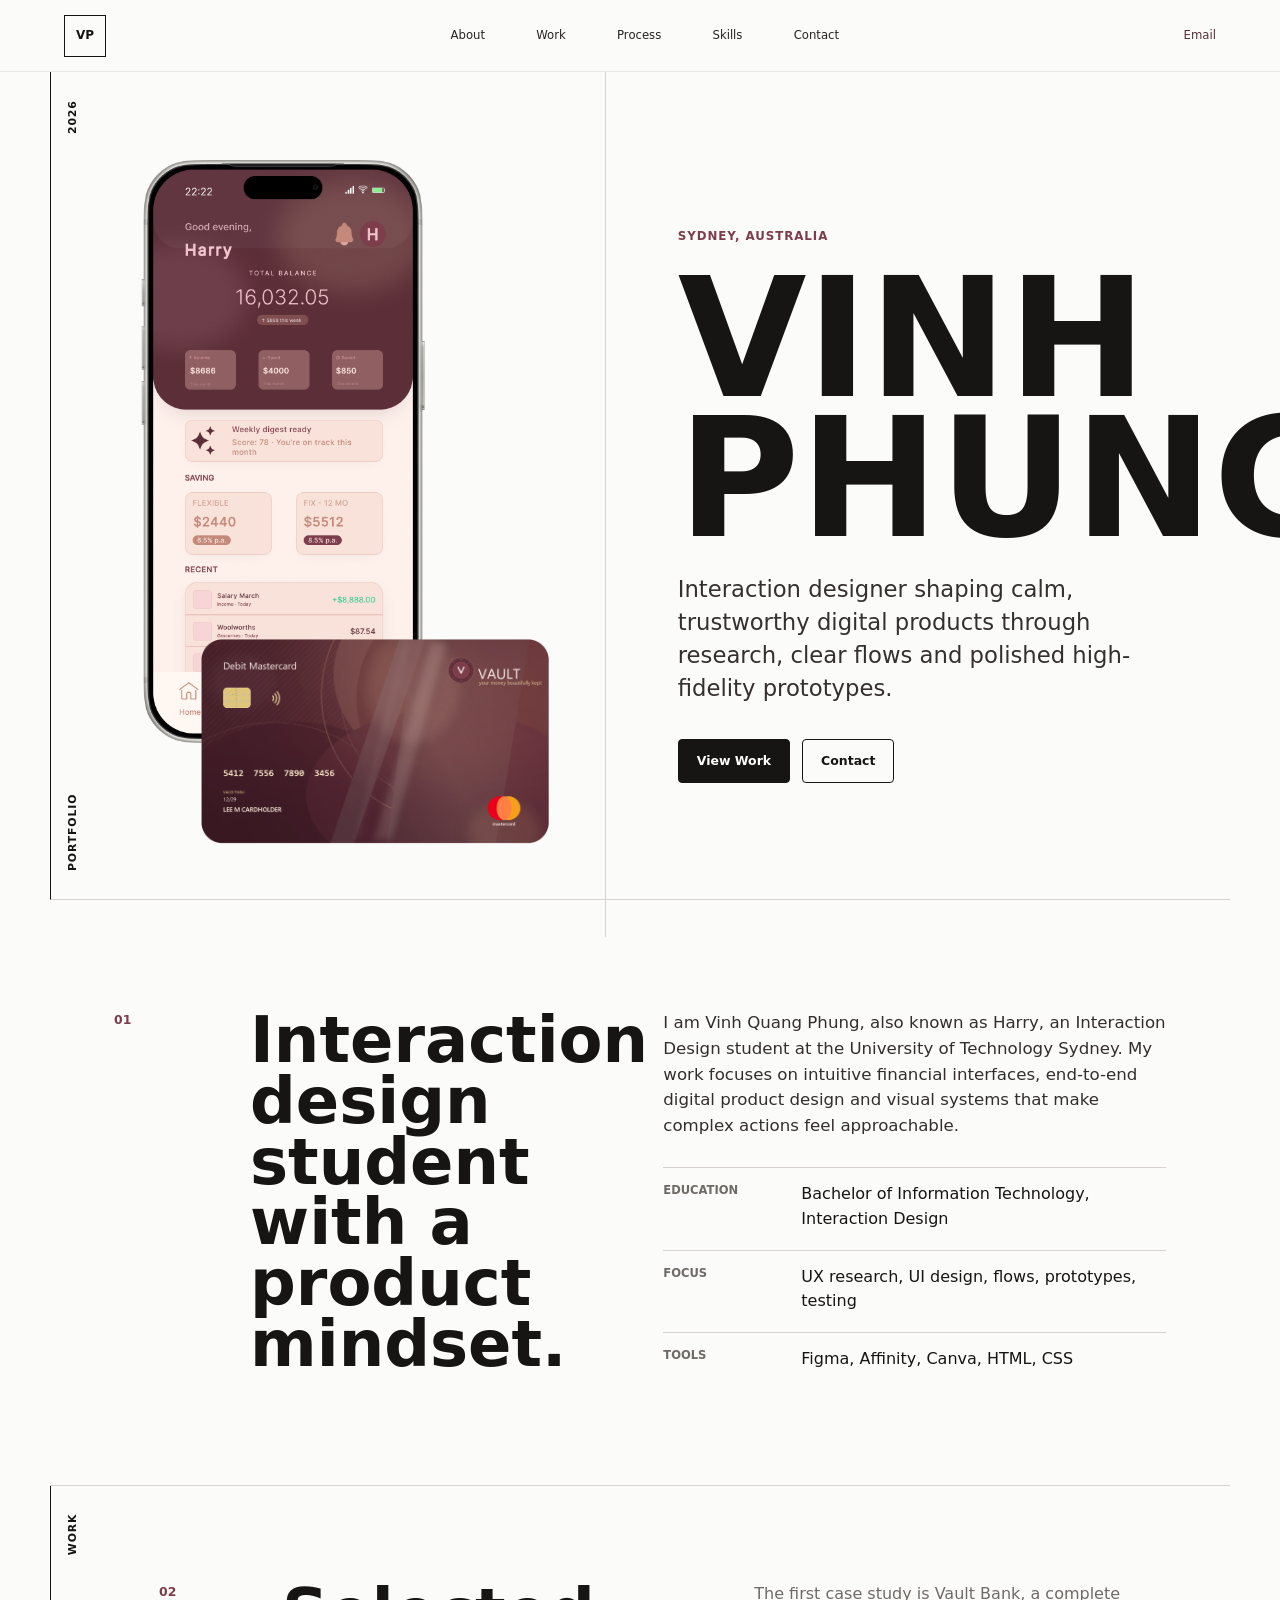
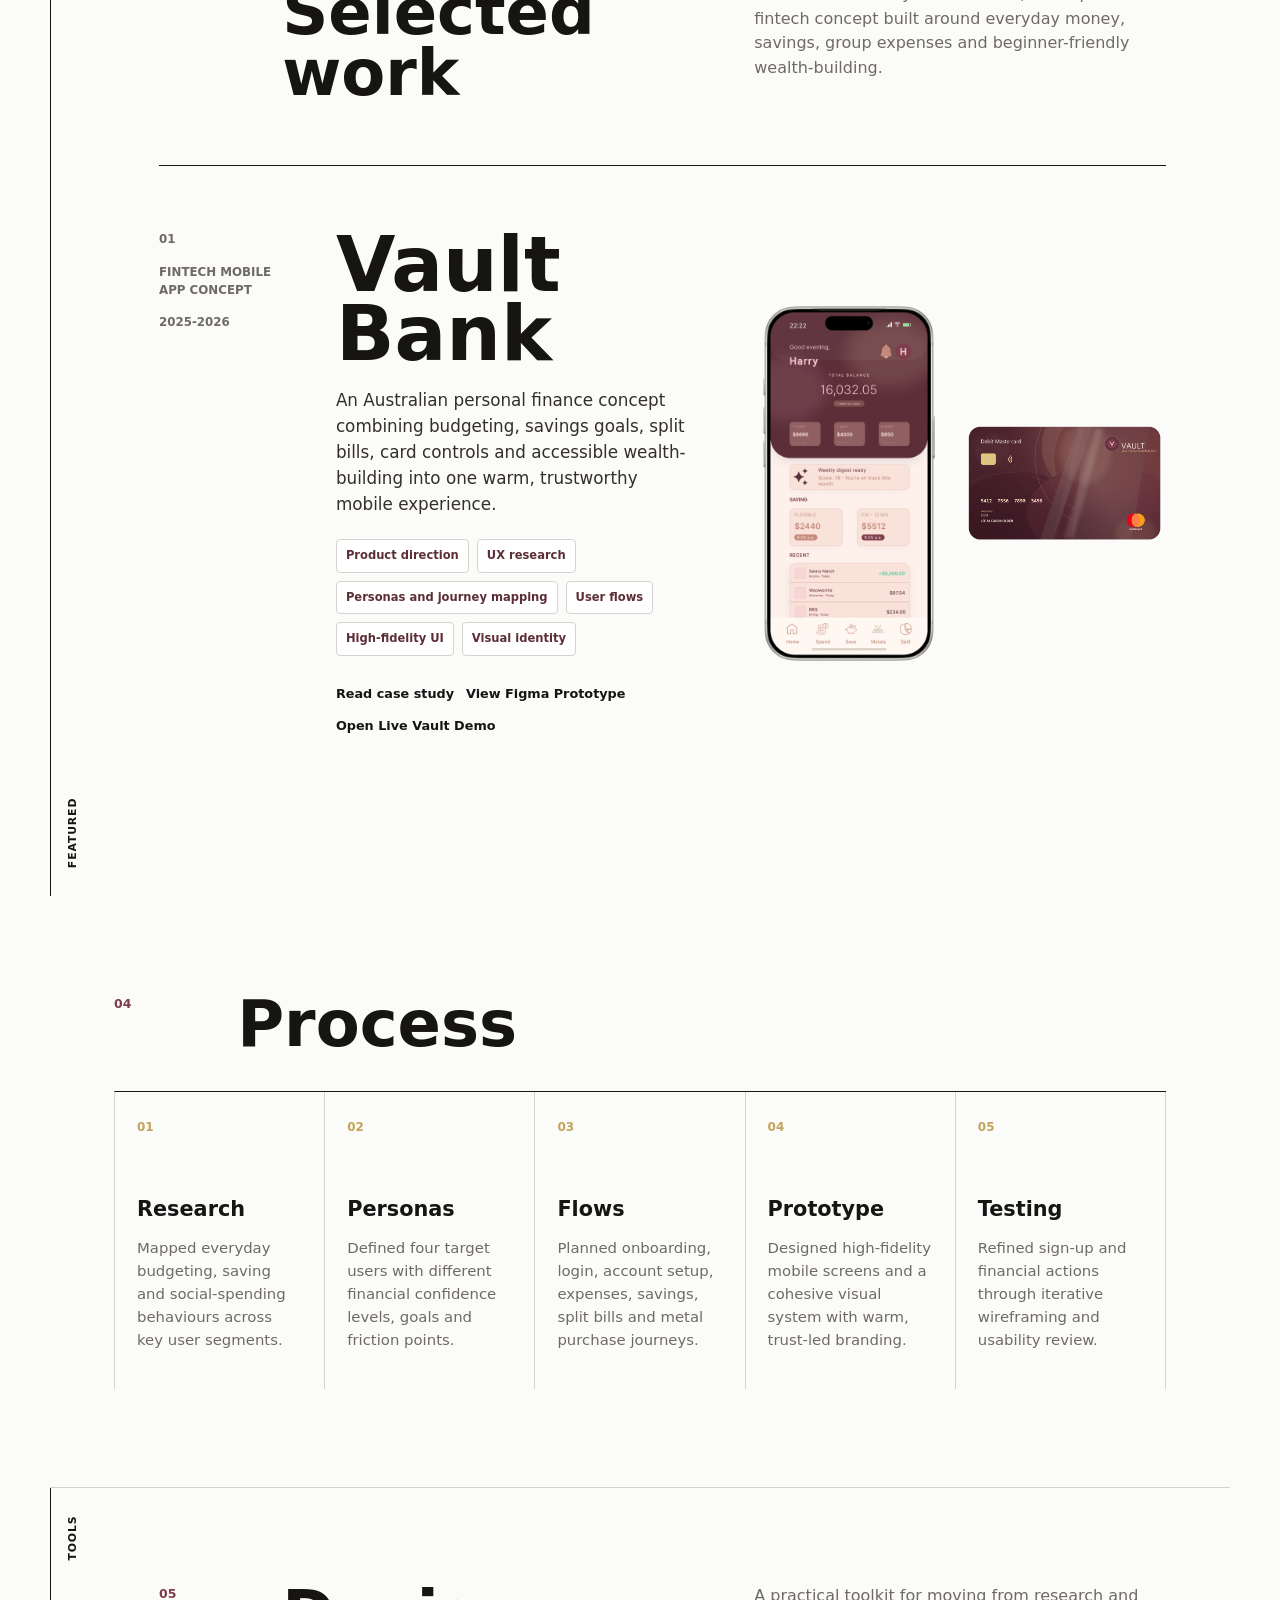
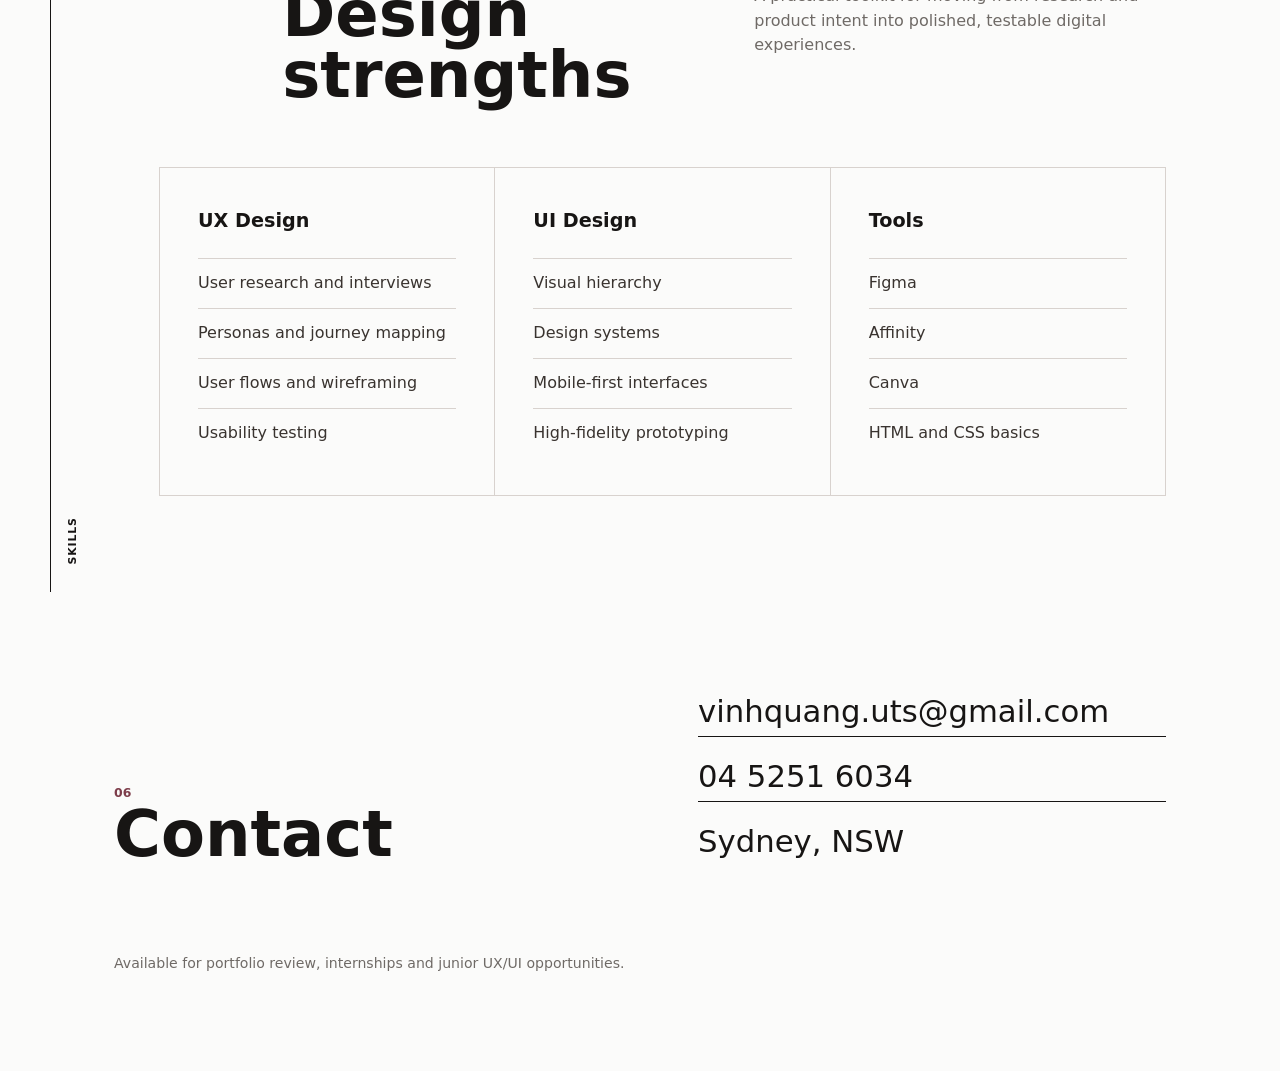
==== index.html @ 631182e8 "update portfolio" ====
<!doctype html>
<html lang="en">
  <head>
    <meta charset="utf-8" />
    <meta name="viewport" content="width=device-width, initial-scale=1" />
    <meta
      name="description"
      content="Portfolio of Vinh Quang Phung, an interaction designer focused on calm, trustworthy digital products and fintech user experiences."
    />
    <title>Vinh Phung | Interaction Design Portfolio</title>
    <link rel="stylesheet" href="styles.css" />
  </head>
  <body>
    <header class="site-header" data-header>
      <a class="brand" href="#top" aria-label="Vinh Phung portfolio home">
        <span>VP</span>
      </a>
      <nav class="nav-links" aria-label="Primary navigation">
        <a href="#about">About</a>
        <a href="work.html">Work</a>
        <a href="#process">Process</a>
        <a href="#skills">Skills</a>
        <a href="#contact">Contact</a>
      </nav>
      <a class="header-contact" href="mailto:vinhquang.uts@gmail.com">Email</a>
    </header>

    <main id="top">
      <section class="hero section-frame" aria-labelledby="hero-title">
        <div class="rail-label" aria-hidden="true">
          <span>Portfolio</span>
          <span>2026</span>
        </div>
        <div class="hero-media">
          <div class="hero-editorial" aria-label="Vault Bank project visual preview">
            <figure class="hero-screen-artifact">
              <img src="assets/Vault Bank Posters/Home Screen.png" alt="Vault Bank home screen" />
            </figure>
            <figure class="hero-card-artifact">
              <img src="assets/vault/vault_card_front.png" alt="Vault Bank premium debit card" />
            </figure>
          </div>
        </div>
        <div class="hero-copy">
          <p class="tiny-label">Sydney, Australia</p>
          <h1 id="hero-title">VINH PHUNG</h1>
          <p class="hero-statement">
            Interaction designer shaping calm, trustworthy digital products through research,
            clear flows and polished high-fidelity prototypes.
          </p>
          <div class="hero-actions">
            <a class="button primary" href="work.html">View Work</a>
            <a class="button quiet" href="#contact">Contact</a>
          </div>
        </div>
      </section>

      <section class="profile-strip" id="about" aria-labelledby="about-title">
        <div class="section-index">01</div>
        <div>
          <h2 id="about-title">Interaction design student with a product mindset.</h2>
        </div>
        <div class="profile-body">
          <p>
            I am Vinh Quang Phung, also known as Harry, an Interaction Design student at the
            University of Technology Sydney. My work focuses on intuitive financial interfaces,
            end-to-end digital product design and visual systems that make complex actions feel
            approachable.
          </p>
          <dl class="profile-facts">
            <div>
              <dt>Education</dt>
              <dd>Bachelor of Information Technology, Interaction Design</dd>
            </div>
            <div>
              <dt>Focus</dt>
              <dd>UX research, UI design, flows, prototypes, testing</dd>
            </div>
            <div>
              <dt>Tools</dt>
              <dd>Figma, Affinity, Canva, HTML, CSS</dd>
            </div>
          </dl>
        </div>
      </section>

      <section class="work-section section-frame" id="work" aria-labelledby="work-title">
        <div class="rail-label" aria-hidden="true">
          <span>Featured</span>
          <span>Work</span>
        </div>
        <div class="section-heading">
          <span class="section-index">02</span>
          <h2 id="work-title">Selected work</h2>
          <p>
            The first case study is Vault Bank, a complete fintech concept built around everyday
            money, savings, group expenses and beginner-friendly wealth-building.
          </p>
        </div>
        <div id="project-list" class="project-list" aria-live="polite"></div>
      </section>

      <section class="process-section" id="process" aria-labelledby="process-title">
        <div class="section-heading compact">
          <span class="section-index">04</span>
          <h2 id="process-title">Process</h2>
        </div>
        <div class="process-line" id="process-list"></div>
      </section>

      <section class="skills-section section-frame" id="skills" aria-labelledby="skills-title">
        <div class="rail-label" aria-hidden="true">
          <span>Skills</span>
          <span>Tools</span>
        </div>
        <div class="section-heading">
          <span class="section-index">05</span>
          <h2 id="skills-title">Design strengths</h2>
          <p>
            A practical toolkit for moving from research and product intent into polished,
            testable digital experiences.
          </p>
        </div>
        <div class="skill-columns">
          <div>
            <h3>UX Design</h3>
            <ul>
              <li>User research and interviews</li>
              <li>Personas and journey mapping</li>
              <li>User flows and wireframing</li>
              <li>Usability testing</li>
            </ul>
          </div>
          <div>
            <h3>UI Design</h3>
            <ul>
              <li>Visual hierarchy</li>
              <li>Design systems</li>
              <li>Mobile-first interfaces</li>
              <li>High-fidelity prototyping</li>
            </ul>
          </div>
          <div>
            <h3>Tools</h3>
            <ul>
              <li>Figma</li>
              <li>Affinity</li>
              <li>Canva</li>
              <li>HTML and CSS basics</li>
            </ul>
          </div>
        </div>
      </section>
    </main>

    <footer class="contact-section" id="contact">
      <div>
        <span class="section-index">06</span>
        <h2>Contact</h2>
      </div>
      <address class="contact-links">
        <a href="mailto:vinhquang.uts@gmail.com">vinhquang.uts@gmail.com</a>
        <a href="tel:+61452516034">04 5251 6034</a>
        <span>Sydney, NSW</span>
      </address>
      <p class="footer-note">Available for portfolio review, internships and junior UX/UI opportunities.</p>
    </footer>

    <script src="data/projects.js"></script>
    <script src="main.js"></script>
  </body>
</html>
---- styles.css ----
:root {
  color-scheme: light;
  --bg: #fbfbfa;
  --paper: #ffffff;
  --ink: #171514;
  --muted: #6f6a66;
  --soft: #ece8e5;
  --line: #d8d2ce;
  --rose: #7d3d4a;
  --rose-deep: #5c2e38;
  --gold: #c4a35a;
  --stone: #a7a09a;
  --max: 1180px;
  --gutter: clamp(20px, 5vw, 64px);
  --header-h: 72px;
  font-family:
    Inter, ui-sans-serif, system-ui, -apple-system, BlinkMacSystemFont, "Segoe UI", sans-serif;
}

* {
  box-sizing: border-box;
}

html {
  scroll-behavior: smooth;
  overflow-x: hidden;
}

body {
  margin: 0;
  background: var(--bg);
  color: var(--ink);
  font-size: 16px;
  line-height: 1.55;
  letter-spacing: 0;
  overflow-x: hidden;
}

body::selection {
  background: rgba(196, 163, 90, 0.28);
}

img {
  display: block;
  max-width: 100%;
}

a {
  color: inherit;
  text-decoration: none;
}

.site-header {
  position: sticky;
  top: 0;
  z-index: 20;
  height: var(--header-h);
  display: grid;
  grid-template-columns: auto 1fr auto;
  align-items: center;
  gap: 28px;
  padding: 0 var(--gutter);
  background: rgba(251, 251, 250, 0.88);
  border-bottom: 1px solid rgba(23, 21, 20, 0.08);
  backdrop-filter: blur(18px);
}

.site-header.is-scrolled {
  box-shadow: 0 10px 30px rgba(23, 21, 20, 0.06);
}

.brand {
  width: 42px;
  height: 42px;
  display: inline-grid;
  place-items: center;
  border: 1px solid var(--ink);
  font-size: 0.75rem;
  font-weight: 750;
}

.nav-links {
  display: flex;
  justify-content: center;
  gap: clamp(18px, 4vw, 54px);
  font-size: 0.73rem;
  color: #272321;
}

.nav-links a,
.header-contact {
  position: relative;
  padding: 8px 0;
}

.nav-links a::after,
.header-contact::after,
.link-row a::after {
  content: "";
  position: absolute;
  left: 0;
  bottom: 2px;
  width: 100%;
  height: 1px;
  background: currentColor;
  transform: scaleX(0);
  transform-origin: right;
  transition: transform 180ms ease;
}

.nav-links a:hover::after,
.header-contact:hover::after,
.link-row a:hover::after {
  transform: scaleX(1);
  transform-origin: left;
}

.header-contact {
  font-size: 0.73rem;
  color: var(--rose-deep);
}

main {
  overflow: clip;
}

.section-frame {
  position: relative;
  max-width: var(--max);
  margin: 0 auto;
  padding-left: 44px;
  border-left: 1px solid var(--ink);
}

.rail-label {
  position: absolute;
  left: 0;
  top: 0;
  bottom: 0;
  width: 44px;
  display: flex;
  align-items: center;
  justify-content: space-between;
  padding: 28px 0;
  writing-mode: vertical-rl;
  transform: rotate(180deg);
  text-transform: uppercase;
  font-size: 0.68rem;
  font-weight: 800;
  letter-spacing: 0.08em;
}

.hero {
  min-height: 720px;
  height: calc(100vh - var(--header-h));
  max-height: 860px;
  display: grid;
  grid-template-columns: minmax(320px, 0.9fr) minmax(420px, 1.1fr);
  align-items: stretch;
  border-bottom: 1px solid var(--line);
}

.hero-media {
  display: flex;
  align-items: center;
  min-width: 0;
  padding: clamp(34px, 7vw, 84px) clamp(22px, 4vw, 46px);
  border-right: 1px solid var(--line);
}

.hero-image-grid {
  width: 100%;
  display: grid;
  grid-template-columns: 1.05fr 0.95fr;
  gap: 12px;
  align-items: stretch;
}

.hero-image-grid img {
  width: 100%;
  height: 100%;
  min-height: 178px;
  object-fit: contain;
  background: var(--paper);
  border: 1px solid var(--line);
  border-radius: 8px;
}

.hero-image-grid img:first-child {
  grid-row: span 2;
  object-fit: contain;
  padding: 16px;
}

.hero-copy {
  align-self: center;
  min-width: 0;
  padding: clamp(44px, 8vw, 96px) clamp(28px, 6vw, 72px);
}

.tiny-label {
  margin: 0 0 24px;
  color: var(--rose);
  font-size: 0.74rem;
  text-transform: uppercase;
  font-weight: 760;
  letter-spacing: 0.08em;
}

h1,
h2,
h3,
p {
  margin-top: 0;
}

h1 {
  margin-bottom: 24px;
  font-size: clamp(4.6rem, 13vw, 11rem);
  line-height: 0.84;
  font-weight: 850;
  letter-spacing: 0;
  max-width: 8ch;
}

.hero-statement {
  max-width: 620px;
  margin-bottom: 34px;
  color: #35302d;
  font-size: clamp(1.08rem, 2vw, 1.42rem);
  line-height: 1.45;
}

.hero-actions,
.case-links,
.link-row {
  display: flex;
  flex-wrap: wrap;
  gap: 12px;
}

.button {
  min-height: 44px;
  display: inline-flex;
  align-items: center;
  justify-content: center;
  padding: 0 18px;
  border-radius: 4px;
  border: 1px solid var(--ink);
  font-size: 0.78rem;
  font-weight: 760;
  transition:
    background 180ms ease,
    color 180ms ease,
    border-color 180ms ease,
    transform 180ms ease;
}

.button:hover {
  transform: translateY(-1px);
}

.button.primary {
  background: var(--ink);
  color: #fff;
}

.button.quiet {
  background: transparent;
  color: var(--ink);
}

.profile-strip {
  max-width: var(--max);
  margin: 0 auto;
  padding: clamp(54px, 9vw, 110px) var(--gutter);
  display: grid;
  grid-template-columns: 72px minmax(220px, 0.82fr) minmax(320px, 1.18fr);
  gap: clamp(24px, 5vw, 70px);
  border-bottom: 1px solid var(--line);
}

.section-index {
  color: var(--rose);
  font-size: 0.78rem;
  font-weight: 820;
}

.profile-strip h2,
.section-heading h2,
.case-header h2,
.contact-section h2 {
  margin-bottom: 0;
  font-size: clamp(2rem, 5vw, 4.7rem);
  line-height: 0.95;
  font-weight: 820;
  letter-spacing: 0;
}

.profile-body p {
  color: #332e2b;
  font-size: clamp(1rem, 1.3vw, 1.16rem);
}

.profile-facts {
  display: grid;
  gap: 18px;
  margin: 28px 0 0;
}

.profile-facts div {
  display: grid;
  grid-template-columns: 120px 1fr;
  gap: 18px;
  padding-top: 14px;
  border-top: 1px solid var(--line);
}

dt {
  color: var(--muted);
  font-size: 0.72rem;
  text-transform: uppercase;
  font-weight: 780;
}

dd {
  margin: 0;
}

.work-section,
.skills-section {
  padding-top: clamp(52px, 8vw, 96px);
  padding-bottom: clamp(52px, 8vw, 96px);
}

.section-heading {
  display: grid;
  grid-template-columns: 72px minmax(240px, 0.92fr) minmax(280px, 0.9fr);
  gap: clamp(24px, 4vw, 54px);
  align-items: start;
  padding: 0 var(--gutter) clamp(34px, 5vw, 62px);
}

.section-heading p,
.case-header p {
  max-width: 520px;
  color: var(--muted);
}

.project-list {
  padding: 0 var(--gutter);
}

.project-feature {
  display: grid;
  grid-template-columns: minmax(112px, 0.28fr) minmax(280px, 0.9fr) minmax(320px, 1fr);
  gap: clamp(24px, 5vw, 64px);
  align-items: center;
  padding: clamp(30px, 5vw, 64px) 0;
  border-top: 1px solid var(--ink);
}

.project-meta {
  display: grid;
  gap: 14px;
  align-self: start;
  color: var(--muted);
  font-size: 0.74rem;
  text-transform: uppercase;
  font-weight: 760;
}

.project-copy h3 {
  margin-bottom: 18px;
  font-size: clamp(2.4rem, 6vw, 6.6rem);
  line-height: 0.9;
  font-weight: 850;
}

.project-copy p {
  color: #342f2c;
  font-size: 1.05rem;
}

.tag-row {
  display: flex;
  flex-wrap: wrap;
  gap: 8px;
  margin: 22px 0 28px;
}

.tag-row span {
  border: 1px solid var(--line);
  border-radius: 4px;
  padding: 7px 9px;
  color: var(--rose-deep);
  background: var(--paper);
  font-size: 0.72rem;
  font-weight: 700;
}

.link-row a {
  position: relative;
  color: var(--ink);
  font-size: 0.8rem;
  font-weight: 800;
}

.project-visuals {
  display: grid;
  grid-template-columns: minmax(140px, 0.46fr) minmax(180px, 0.54fr);
  gap: clamp(14px, 3vw, 28px);
  align-items: center;
}

.project-visuals figure {
  margin: 0;
}

.project-visuals img {
  width: 100%;
  background: transparent;
  border: 0;
  border-radius: 0;
  box-shadow: none;
}

.screen-shot {
  max-height: 420px;
  object-fit: contain;
}

.card-shot {
  object-fit: contain;
}

.case-study {
  max-width: var(--max);
  margin: 0 auto;
  padding: clamp(58px, 8vw, 104px) var(--gutter);
  border-top: 1px solid var(--line);
  border-bottom: 1px solid var(--line);
}

.case-header {
  display: grid;
  grid-template-columns: 72px minmax(260px, 1fr) minmax(280px, 0.8fr);
  gap: clamp(22px, 4vw, 50px);
  margin-bottom: clamp(34px, 6vw, 68px);
}

.case-hero {
  display: grid;
  grid-template-columns: minmax(320px, 1fr) minmax(300px, 0.72fr);
  gap: clamp(24px, 5vw, 60px);
  align-items: center;
}

.case-visual {
  background: var(--paper);
  border: 1px solid var(--line);
  border-radius: 8px;
  padding: clamp(16px, 3vw, 32px);
}

.case-summary {
  border-top: 1px solid var(--ink);
  border-bottom: 1px solid var(--line);
  padding: 28px 0 32px;
}

.case-summary h3 {
  margin-bottom: 16px;
  color: var(--rose-deep);
  font-size: clamp(1.8rem, 3.8vw, 3.2rem);
  line-height: 1;
}

.case-summary p {
  color: #342f2c;
}

.artifact-row {
  display: grid;
  grid-template-columns: repeat(3, 1fr);
  gap: 18px;
  margin-top: clamp(34px, 6vw, 76px);
}

figure {
  margin: 0;
}

.artifact-row figure {
  display: grid;
  gap: 12px;
}

.artifact-row img {
  width: 100%;
  aspect-ratio: 4 / 3;
  object-fit: contain;
  background: var(--paper);
  border: 1px solid var(--line);
  border-radius: 8px;
  padding: 16px;
}

figcaption {
  color: var(--muted);
  font-size: 0.78rem;
  font-weight: 760;
  text-transform: uppercase;
}

.process-section {
  max-width: var(--max);
  margin: 0 auto;
  padding: clamp(54px, 8vw, 98px) var(--gutter);
  border-bottom: 1px solid var(--line);
}

.section-heading.compact {
  padding: 0 0 36px;
  grid-template-columns: 72px 1fr;
}

.process-line {
  display: grid;
  grid-template-columns: repeat(5, 1fr);
  border-top: 1px solid var(--ink);
  border-left: 1px solid var(--line);
}

.process-step {
  min-height: 248px;
  padding: 22px;
  border-right: 1px solid var(--line);
}

.process-step span {
  color: var(--gold);
  font-size: 0.75rem;
  font-weight: 820;
}

.process-step h3 {
  margin: 54px 0 12px;
  font-size: 1.3rem;
}

.process-step p {
  color: var(--muted);
  font-size: 0.93rem;
}

.skill-columns {
  display: grid;
  grid-template-columns: repeat(3, 1fr);
  gap: 1px;
  margin: 0 var(--gutter);
  background: var(--line);
  border: 1px solid var(--line);
}

.skill-columns > div {
  background: var(--bg);
  padding: clamp(22px, 4vw, 38px);
}

.skill-columns h3 {
  margin-bottom: 22px;
  font-size: 1.2rem;
}

.skill-columns ul {
  margin: 0;
  padding: 0;
  list-style: none;
}

.skill-columns li {
  padding: 12px 0;
  border-top: 1px solid var(--line);
  color: #39332f;
}

.contact-section {
  max-width: var(--max);
  margin: 0 auto;
  min-height: 360px;
  padding: clamp(54px, 8vw, 96px) var(--gutter);
  display: grid;
  grid-template-columns: minmax(280px, 1fr) minmax(280px, 0.9fr);
  gap: clamp(28px, 5vw, 74px);
  align-items: end;
}

.contact-links {
  display: grid;
  gap: 16px;
  font-style: normal;
  font-size: clamp(1.15rem, 2.4vw, 2rem);
}

.contact-links a {
  border-bottom: 1px solid var(--ink);
}

.footer-note {
  grid-column: 1 / -1;
  margin: 24px 0 0;
  color: var(--muted);
  font-size: 0.88rem;
}

.work-hero {
  min-height: 560px;
  display: grid;
  align-items: end;
  border-bottom: 1px solid var(--line);
}

.work-hero-copy {
  max-width: 860px;
  padding: clamp(54px, 9vw, 120px) var(--gutter);
}

.back-link {
  display: inline-flex;
  margin-bottom: 28px;
  color: var(--rose-deep);
  font-size: 0.78rem;
  font-weight: 800;
  text-transform: uppercase;
}

.work-overview {
  max-width: var(--max);
  margin: 0 auto;
  padding: clamp(54px, 8vw, 104px) 0;
}

.project-feature.compact-card {
  border-top: 1px solid var(--ink);
  border-bottom: 1px solid var(--line);
}

.case-detail-hero {
  display: grid;
  grid-template-columns: minmax(420px, 1fr) minmax(360px, 0.82fr);
  gap: clamp(28px, 5vw, 70px);
  align-items: center;
  min-height: 760px;
  border-bottom: 1px solid var(--line);
}

.case-detail-copy {
  min-width: 0;
  padding: clamp(54px, 8vw, 104px) 0 clamp(54px, 8vw, 104px) var(--gutter);
}

.case-detail-visual {
  min-width: 0;
  padding: clamp(40px, 6vw, 78px) var(--gutter) clamp(40px, 6vw, 78px) 0;
}

/* Phone mockup widget (ported from Vault website) */
.case-phone-stage {
  position: relative;
  min-height: 600px;
  display: flex;
  align-items: center;
  justify-content: center;
}

.case-phone {
  position: relative;
  z-index: 2;
  width: min(340px, 100%);
  min-height: 692px;
  margin-inline: auto;
  padding: 14px;
  border: 7px solid #141214;
  border-radius: 52px;
  background: #fbfbfa;
  box-shadow: 0 18px 64px rgba(37, 18, 22, 0.18), inset 0 0 0 2px rgba(255,255,255,.48);
  overflow: hidden;
}

.case-phone-notch {
  position: absolute;
  top: 18px;
  left: 50%;
  width: 96px;
  height: 28px;
  transform: translateX(-50%);
  border-radius: 999px;
  background: #050405;
  z-index: 3;
}

.case-phone-hero {
  margin: -14px -14px 0;
  padding: 40px 28px 24px;
  min-height: 280px;
  border-radius: 0 0 36px 36px;
  background: radial-gradient(circle at 82% 8%, rgba(232,201,160,0.16), transparent 10rem),
              linear-gradient(135deg, #5c2e38, #3d1c24);
  color: #fae2da;
}

.case-phone-status {
  display: flex;
  justify-content: space-between;
  font-size: 0.68rem;
  opacity: 0.7;
  margin-bottom: 12px;
  letter-spacing: 0.04em;
}

.case-phone-brand {
  margin-bottom: 18px;
}

.case-phone-coin {
  height: 36px;
  width: auto;
  object-fit: contain;
}

.case-phone-hero p {
  margin: 0 0 2px;
  font-size: 0.82rem;
  opacity: 0.75;
}

.case-phone-hero h3 {
  margin: 0 0 20px;
  font-size: 1.7rem;
  font-weight: 800;
  color: #fae2da;
  letter-spacing: -0.02em;
}

.case-phone-micro {
  display: block;
  font-size: 0.58rem;
  font-weight: 700;
  text-transform: uppercase;
  letter-spacing: 0.12em;
  opacity: 0.6;
  margin-bottom: 4px;
}

.case-phone-balance {
  display: block;
  font-size: 2.3rem;
  font-weight: 400;
  letter-spacing: 0.02em;
  margin-bottom: 16px;
  color: #fae2da;
}

.case-phone-stats {
  display: grid;
  grid-template-columns: repeat(3, 1fr);
  gap: 8px;
}

.case-phone-stats span {
  padding: 10px;
  border-radius: 8px;
  background: rgba(255,247,241,0.18);
  font-size: 0.65rem;
  color: #fae2da;
}

.case-phone-stats b {
  display: block;
  font-size: 0.82rem;
  margin-bottom: 2px;
}

.case-phone-body {
  padding: 16px 10px 0;
}

.case-phone-digest {
  padding: 12px 14px;
  background: #f5ede9;
  border-radius: 10px;
  margin-bottom: 10px;
}

.case-phone-digest b {
  display: block;
  font-size: 0.75rem;
  color: #3d1c24;
  margin-bottom: 3px;
}

.case-phone-digest span {
  font-size: 0.65rem;
  color: #9c6270;
}

.case-phone-mini {
  display: grid;
  grid-template-columns: 1fr 1fr;
  gap: 8px;
  margin-bottom: 10px;
}

.case-phone-mini span {
  padding: 10px;
  border-radius: 8px;
  background: #f5ede9;
  font-size: 0.65rem;
  color: #5c2e38;
}

.case-phone-mini b {
  display: block;
  font-size: 0.8rem;
  margin-bottom: 2px;
  color: #3d1c24;
}

.case-phone-txns {
  padding: 8px 12px;
  background: #f5ede9;
  border-radius: 10px;
  display: flex;
  flex-direction: column;
  gap: 6px;
}

.case-phone-txns span {
  display: flex;
  justify-content: space-between;
  font-size: 0.65rem;
  color: #5c2e38;
  padding: 4px 0;
  border-bottom: 1px solid rgba(92,46,56,0.1);
}

.case-phone-txns span:last-child {
  border-bottom: none;
}

.case-phone-txns b {
  color: #3d1c24;
}

.case-floating-card {
  position: absolute;
  right: -10px;
  bottom: 70px;
  z-index: 3;
  width: min(280px, 74%);
  filter: drop-shadow(0 20px 36px rgba(61,28,36,0.28));
  transform: rotate(-6deg);
  transition: transform 260ms ease, filter 260ms ease;
}

.case-phone-stage:hover .case-floating-card {
  transform: rotate(-3deg) translateY(-8px);
  filter: drop-shadow(0 28px 48px rgba(61,28,36,0.34));
}

.case-detail-visual img,
.prototype-section img {
  width: 100%;
  background: transparent;
  border: 0;
  border-radius: 0;
  padding: 0;
  box-shadow: none;
}

.case-artifact-pair {
  display: grid;
  grid-template-columns: minmax(160px, 0.42fr) minmax(220px, 0.58fr);
  gap: clamp(18px, 4vw, 42px);
  align-items: center;
}

.case-artifact-pair figure {
  margin: 0;
  display: grid;
  gap: 12px;
}

.case-screen-artifact {
  max-width: 340px;
}

.case-card-artifact {
  max-width: 520px;
}

.case-story {
  max-width: var(--max);
  margin: 0 auto;
  display: grid;
  grid-template-columns: minmax(260px, 0.45fr) minmax(420px, 1fr);
  gap: clamp(34px, 6vw, 90px);
  padding: clamp(56px, 8vw, 104px) var(--gutter);
  border-bottom: 1px solid var(--line);
}

.case-facts {
  display: grid;
  align-content: start;
  gap: 1px;
  background: var(--line);
  border: 1px solid var(--line);
}

.case-facts div {
  background: var(--bg);
  padding: 22px;
}

.case-facts span,
.story-row span {
  display: block;
  margin-bottom: 12px;
  color: var(--rose);
  font-size: 0.72rem;
  font-weight: 820;
  text-transform: uppercase;
}

.case-facts p {
  margin: 0;
  color: #352f2c;
}

.story-stack {
  border-top: 1px solid var(--ink);
}

.story-row {
  display: grid;
  grid-template-columns: minmax(110px, 0.32fr) 1fr;
  gap: clamp(20px, 4vw, 54px);
  padding: clamp(28px, 5vw, 52px) 0;
  border-bottom: 1px solid var(--line);
}

.story-row h2 {
  margin-bottom: 14px;
  font-size: clamp(1.7rem, 3.4vw, 3.2rem);
  line-height: 1;
}

.story-row p {
  grid-column: 2;
  color: var(--muted);
}

.gallery-section {
  max-width: var(--max);
  margin: 0 auto;
  padding: clamp(54px, 8vw, 104px) 0;
  border-bottom: 1px solid var(--line);
}

.case-gallery {
  display: grid;
  grid-template-columns: repeat(2, 1fr);
  gap: 18px;
  padding: 0 var(--gutter);
}

.case-gallery figure {
  display: grid;
  gap: 12px;
}

.case-gallery img {
  width: 100%;
  aspect-ratio: 4 / 3;
  object-fit: contain;
  background: transparent;
  border: 0;
  border-radius: 0;
  padding: 0;
  box-shadow: none;
}

.supplemental-gallery {
  margin-top: clamp(18px, 3vw, 32px);
}

.prototype-section,
.outcome-section {
  max-width: var(--max);
  margin: 0 auto;
  padding: clamp(54px, 8vw, 104px) var(--gutter);
  border-bottom: 1px solid var(--line);
}

.prototype-section {
  display: grid;
  grid-template-columns: minmax(320px, 0.82fr) minmax(320px, 1fr);
  gap: clamp(30px, 5vw, 70px);
  align-items: center;
}

.prototype-section h2,
.outcome-section h2 {
  margin-bottom: 18px;
  font-size: clamp(2rem, 5vw, 4.4rem);
  line-height: 0.96;
}

.prototype-section p {
  color: var(--muted);
}

.outcome-section ul {
  display: grid;
  grid-template-columns: repeat(2, 1fr);
  gap: 1px;
  margin: 28px 0 0;
  padding: 0;
  list-style: none;
  background: var(--line);
  border: 1px solid var(--line);
}

.outcome-section li {
  background: var(--bg);
  padding: clamp(18px, 3vw, 28px);
  color: #352f2c;
}

/* ── Personas section ──────────────────────────────── */
.personas-section {
  max-width: var(--max);
  margin: 0 auto;
  padding: clamp(54px, 8vw, 104px) 0;
  border-bottom: 1px solid var(--line);
}

.personas-grid {
  display: grid;
  grid-template-columns: repeat(4, 1fr);
  gap: 1px;
  margin: 0 var(--gutter);
  background: var(--line);
  border: 1px solid var(--line);
}

.persona-card {
  background: var(--bg);
  padding: clamp(20px, 3vw, 32px);
}

.persona-header {
  display: flex;
  gap: 14px;
  align-items: flex-start;
  margin-bottom: 18px;
}

.persona-avatar {
  flex-shrink: 0;
  width: 44px;
  height: 44px;
  display: grid;
  place-items: center;
  border-radius: 50%;
  background: var(--rose);
  color: #fff;
  font-weight: 800;
  font-size: 1rem;
}

.persona-card h3 {
  margin: 0 0 4px;
  font-size: 1.1rem;
  line-height: 1.1;
}

.persona-role {
  margin: 0;
  font-size: 0.72rem;
  color: var(--muted);
  text-transform: uppercase;
  font-weight: 700;
  letter-spacing: 0.04em;
}

.persona-quote {
  margin: 0 0 18px;
  padding: 14px 18px;
  border-left: 3px solid var(--rose);
  background: var(--paper);
  font-style: italic;
  font-size: 0.9rem;
  color: #352f2c;
  border-radius: 0 6px 6px 0;
}

.persona-stat {
  margin-bottom: 18px;
}

.stat-label {
  display: block;
  font-size: 0.72rem;
  font-weight: 800;
  text-transform: uppercase;
  color: var(--rose-deep);
  margin-bottom: 8px;
  letter-spacing: 0.06em;
}

.stat-note {
  display: block;
  font-size: 0.68rem;
  color: var(--muted);
  margin-top: 6px;
}

.stat-bar-track {
  height: 4px;
  background: var(--line);
  border-radius: 2px;
  overflow: hidden;
}

.stat-bar-fill {
  height: 100%;
  background: var(--rose);
  border-radius: 2px;
  transition: width 600ms cubic-bezier(0.22, 1, 0.36, 1);
}

.persona-goal {
  font-size: 0.82rem;
  color: #352f2c;
  margin-bottom: 14px;
}

.persona-vault {
  font-size: 0.82rem;
  color: var(--rose-deep);
  padding: 12px 16px;
  border-left: 3px solid var(--gold);
  background: var(--soft);
  border-radius: 0 6px 6px 0;
  margin: 0;
}

.persona-board {
  margin: clamp(32px, 5vw, 60px) var(--gutter) 0;
}

.persona-board img {
  width: 100%;
  border: 0;
  border-radius: 0;
  background: transparent;
  box-shadow: none;
  display: block;
}

.persona-board figcaption {
  margin-top: 14px;
}

/* ── Features section ──────────────────────────────── */
.features-section {
  max-width: var(--max);
  margin: 0 auto;
  padding: clamp(54px, 8vw, 104px) 0;
  border-bottom: 1px solid var(--line);
}

.features-strip {
  display: grid;
  grid-template-columns: repeat(5, 1fr);
  gap: 1px;
  margin: 0 var(--gutter);
  background: var(--line);
  border: 1px solid var(--line);
}

.feature-tile {
  background: var(--bg);
  padding: 0;
  margin: 0;
}

.feature-img-wrap {
  aspect-ratio: 4 / 3;
  background: transparent;
  overflow: hidden;
  display: flex;
  align-items: center;
  justify-content: center;
}

.feature-img-wrap img {
  width: 100%;
  height: 100%;
  object-fit: contain;
  padding: 16px;
}

.feature-tile figcaption {
  padding: 16px;
  display: grid;
  gap: 6px;
  text-transform: none;
}

.feature-tile figcaption strong {
  display: block;
  font-size: 0.82rem;
  font-weight: 800;
  color: var(--ink);
  letter-spacing: 0;
}

.feature-tile figcaption span {
  display: block;
  font-size: 0.74rem;
  color: var(--muted);
  line-height: 1.5;
}

/* ── Device frame (real app screenshot) ─────────────── */
.device-frame-stage {
  position: relative;
  display: flex;
  align-items: center;
  justify-content: center;
  min-height: 540px;
}

.device-frame {
  position: relative;
  z-index: 2;
  width: min(280px, 100%);
  border: 6px solid #141214;
  border-radius: 48px;
  overflow: hidden;
  box-shadow: 0 18px 64px rgba(23,21,20,0.18), inset 0 0 0 2px rgba(255,255,255,.12);
}

.device-frame img {
  width: 100%;
  display: block;
  border-radius: 0;
  border: none;
  padding: 0;
  background: none;
}

.device-notch {
  position: absolute;
  top: 10px;
  left: 50%;
  width: 80px;
  height: 22px;
  transform: translateX(-50%);
  border-radius: 999px;
  background: #050405;
  z-index: 3;
}

.device-floating-card {
  position: absolute;
  right: -8px;
  bottom: 64px;
  z-index: 3;
  width: min(260px, 72%);
  filter: drop-shadow(0 20px 36px rgba(61,28,36,0.28));
  transform: rotate(-6deg);
  transition: transform 260ms ease, filter 260ms ease;
}

.device-frame-stage:hover .device-floating-card {
  transform: rotate(-3deg) translateY(-8px);
  filter: drop-shadow(0 28px 48px rgba(61,28,36,0.34));
}

/* ── Hero editorial composition (homepage) ─────────── */
.hero-editorial {
  width: 100%;
  position: relative;
  min-height: 520px;
}

.hero-screen-artifact {
  width: min(340px, 68%);
  margin: 0;
}

.hero-card-artifact {
  width: min(480px, 88%);
  margin: -118px 0 0 auto;
}

.hero-screen-artifact img,
.hero-card-artifact img {
  width: 100%;
  object-fit: contain;
  display: block;
  border: 0;
  border-radius: 0;
  background: transparent;
  padding: 0;
  box-shadow: none;
}

/* ── Brand artifacts section ─────────────────────────── */
.brand-section {
  max-width: var(--max);
  margin: 0 auto;
  padding: clamp(54px, 8vw, 104px) 0;
  border-bottom: 1px solid var(--line);
}

.brand-grid {
  display: grid;
  grid-template-columns: 1.4fr 1fr 1fr;
  gap: 18px;
  margin: 0 var(--gutter);
}

.brand-grid figure {
  display: grid;
  gap: 12px;
}

.brand-grid figure img {
  width: 100%;
  background: transparent;
  border: 0;
  border-radius: 0;
  object-fit: contain;
  padding: 0;
  box-shadow: none;
}

.brand-grid figure:first-child img {
  aspect-ratio: 4/5;
  object-fit: cover;
  padding: 0;
}

.brand-grid figure:not(:first-child) img {
  aspect-ratio: 4/3;
}

/* ── Prototype screens strip ────────────────────────── */
.proto-screens {
  display: grid;
  grid-template-columns: repeat(4, 1fr);
  gap: 14px;
  margin: clamp(28px, 4vw, 48px) var(--gutter) 0;
}

.proto-screens figure {
  display: grid;
  gap: 12px;
}

.proto-screens figure img {
  width: 100%;
  aspect-ratio: 9/16;
  object-fit: cover;
  object-position: top;
  background: transparent;
  border: 0;
  border-radius: 0;
  padding: 0;
  box-shadow: none;
}

/* ── Responsive ─────────────────────────────────────── */
@media (max-width: 980px) {
  .hero {
    grid-template-columns: 1fr;
    grid-template-rows: min-content 1fr;
    height: auto;
    max-height: none;
    min-height: 0;
  }

  .hero-media {
    border-right: none;
    border-bottom: 1px solid var(--line);
    min-height: 340px;
  }

  .hero-copy {
    padding: clamp(38px, 7vw, 72px) clamp(22px, 4vw, 46px);
  }

  .profile-strip {
    grid-template-columns: 72px 1fr;
  }

  .profile-strip > div:last-child {
    grid-column: 2;
  }

  .section-heading {
    grid-template-columns: 72px 1fr;
  }

  .project-feature {
    grid-template-columns: 1fr;
  }

  .project-visuals {
    grid-template-columns: minmax(140px, 0.4fr) minmax(180px, 0.6fr);
  }

  .case-detail-hero {
    grid-template-columns: 1fr;
    min-height: auto;
  }

  .case-detail-copy {
    padding-right: var(--gutter);
  }

  .case-detail-visual {
    padding-left: var(--gutter);
  }

  .case-story {
    grid-template-columns: 1fr;
  }

  .personas-grid {
    grid-template-columns: repeat(2, 1fr);
  }

  .features-strip {
    grid-template-columns: repeat(3, 1fr);
  }

  .brand-grid {
    grid-template-columns: 1fr 1fr;
  }

  .brand-grid figure:first-child {
    grid-column: 1 / -1;
  }

  .brand-grid figure:first-child img {
    aspect-ratio: 16/9;
  }

  .proto-screens {
    grid-template-columns: repeat(2, 1fr);
  }

  .prototype-section {
    grid-template-columns: 1fr;
  }

  .outcome-section ul {
    grid-template-columns: 1fr;
  }

  .contact-section {
    grid-template-columns: 1fr;
  }

  .process-line {
    grid-template-columns: repeat(2, 1fr);
  }

  .device-frame-stage {
    min-height: 460px;
  }

  .case-artifact-pair {
    grid-template-columns: minmax(150px, 0.42fr) minmax(180px, 0.58fr);
  }

  .case-gallery {
    grid-template-columns: 1fr;
  }

  .case-phone-stage {
    min-height: 480px;
  }
}

@media (max-width: 640px) {
  .site-header {
    grid-template-columns: auto 1fr;
    gap: 12px;
    padding: 0 16px;
  }

  .nav-links {
    justify-content: start;
    gap: 12px;
    font-size: 0.68rem;
  }

  .nav-links a:nth-child(3),
  .nav-links a:nth-child(4) {
    display: none;
  }

  .header-contact {
    display: none;
  }

  .section-frame {
    padding-left: 32px;
  }

  .rail-label {
    width: 32px;
    font-size: 0.62rem;
  }

  .section-heading {
    grid-template-columns: 1fr;
    gap: 14px;
  }

  .section-heading p {
    max-width: none;
  }

  .hero-media {
    padding: 30px 20px 34px;
    overflow: hidden;
  }

  .hero-editorial {
    display: grid;
    justify-items: center;
    gap: 24px;
  }

  .hero-screen-artifact {
    width: min(250px, 72vw);
  }

  .hero-card-artifact {
    width: min(280px, 78vw);
  }

  .hero-copy,
  .work-hero-copy,
  .case-detail-copy,
  .project-copy,
  .section-heading,
  .profile-body {
    max-width: 310px;
  }

  .hero-copy,
  .work-hero-copy,
  .case-detail-copy {
    min-width: 0;
  }

  .case-detail-copy {
    padding-right: var(--gutter);
  }

  .case-detail-visual {
    padding: 10px var(--gutter) 48px;
    overflow: hidden;
  }

  .hero-actions,
  .case-links {
    flex-direction: column;
    align-items: stretch;
  }

  .button {
    width: 100%;
  }

  .case-artifact-pair {
    justify-items: center;
  }

  .case-screen-artifact {
    width: min(260px, 74vw);
  }

  .case-card-artifact {
    width: min(280px, 78vw);
  }

  .personas-grid {
    grid-template-columns: 1fr;
  }

  .features-strip {
    grid-template-columns: repeat(2, 1fr);
  }

  .brand-grid {
    grid-template-columns: 1fr;
  }

  .brand-grid figure:first-child img {
    aspect-ratio: 3/2;
  }

  .proto-screens {
    grid-template-columns: repeat(2, 1fr);
  }

  .hero-editorial {
    min-height: 0;
  }

  .hero-screen-artifact {
    width: min(250px, 72vw);
    margin: 0;
  }

  .hero-card-artifact {
    width: min(310px, 82vw);
    margin: 0;
  }

  .project-visuals,
  .case-artifact-pair {
    grid-template-columns: 1fr;
  }

  .process-line {
    grid-template-columns: 1fr;
  }

  .outcome-section ul {
    grid-template-columns: 1fr;
  }

  .skill-columns {
    grid-template-columns: 1fr;
  }

  h1 {
    font-size: clamp(3.4rem, 18vw, 6rem);
  }
}
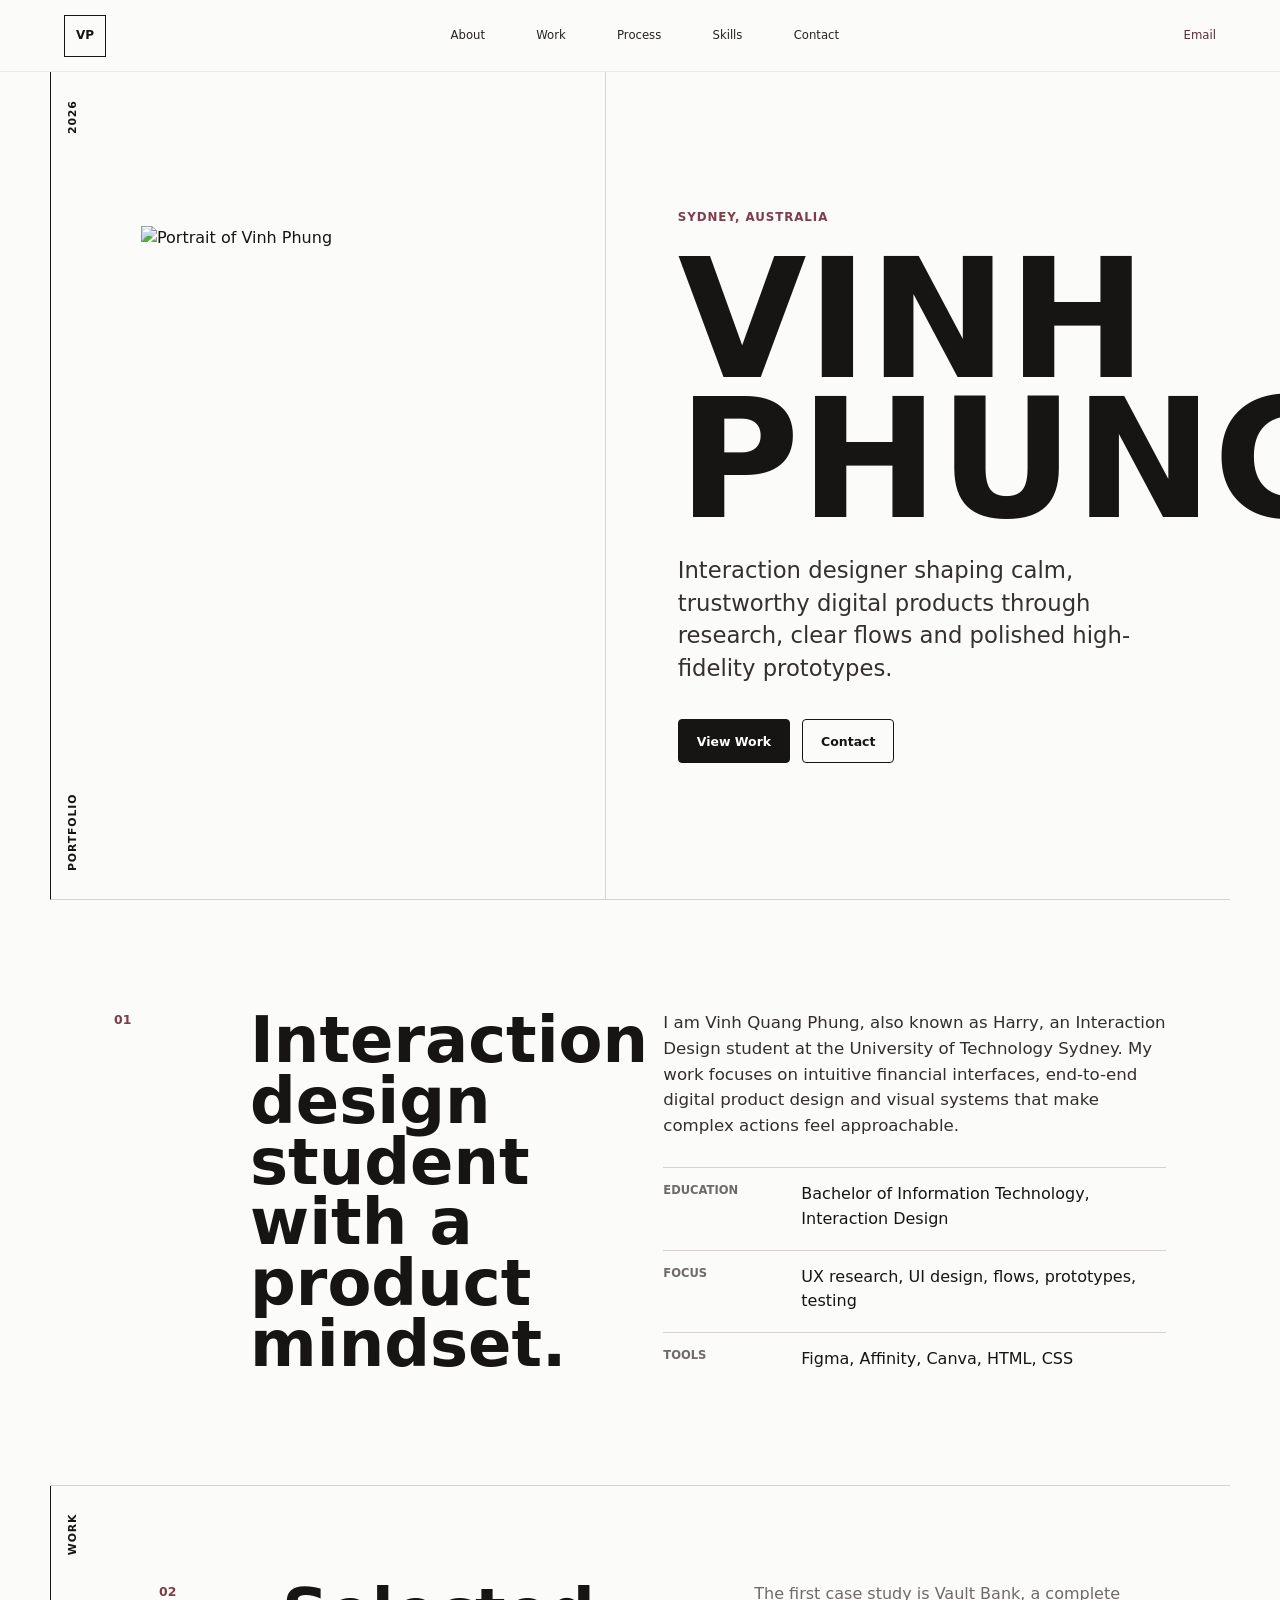
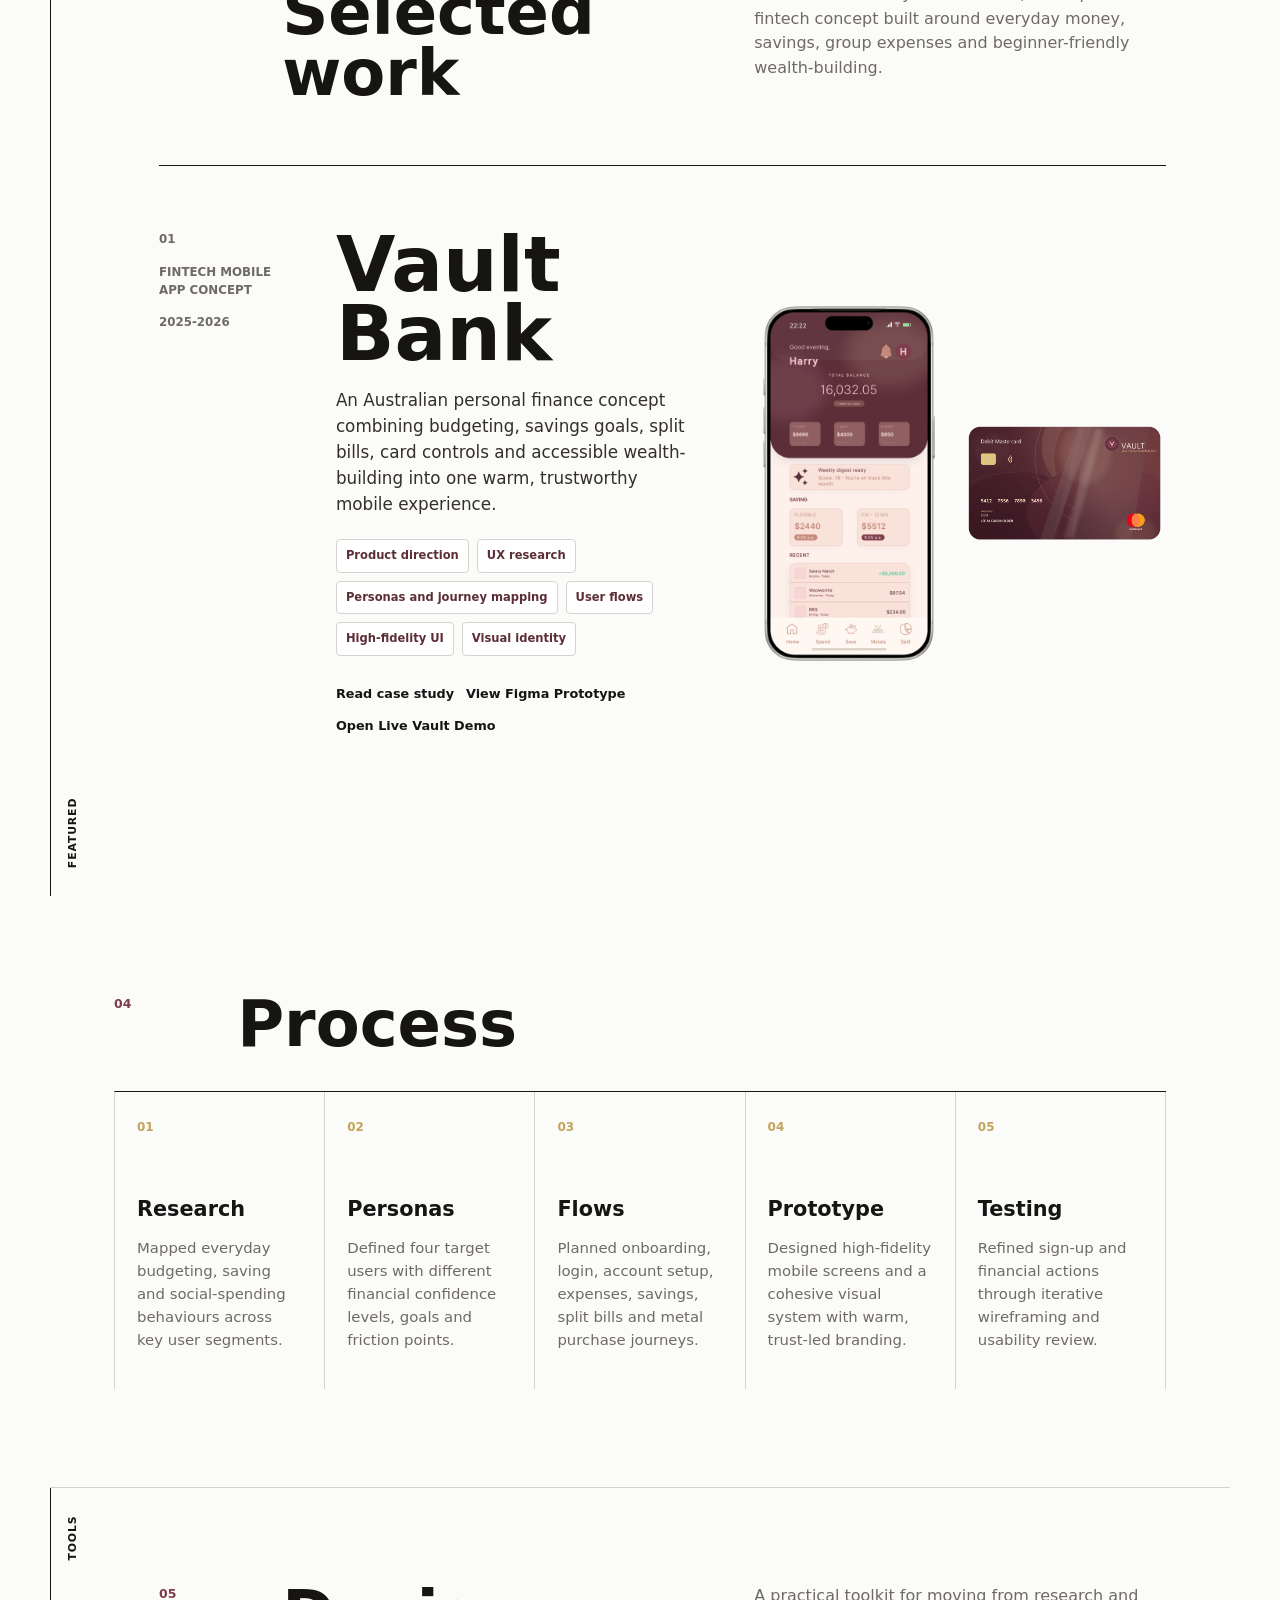
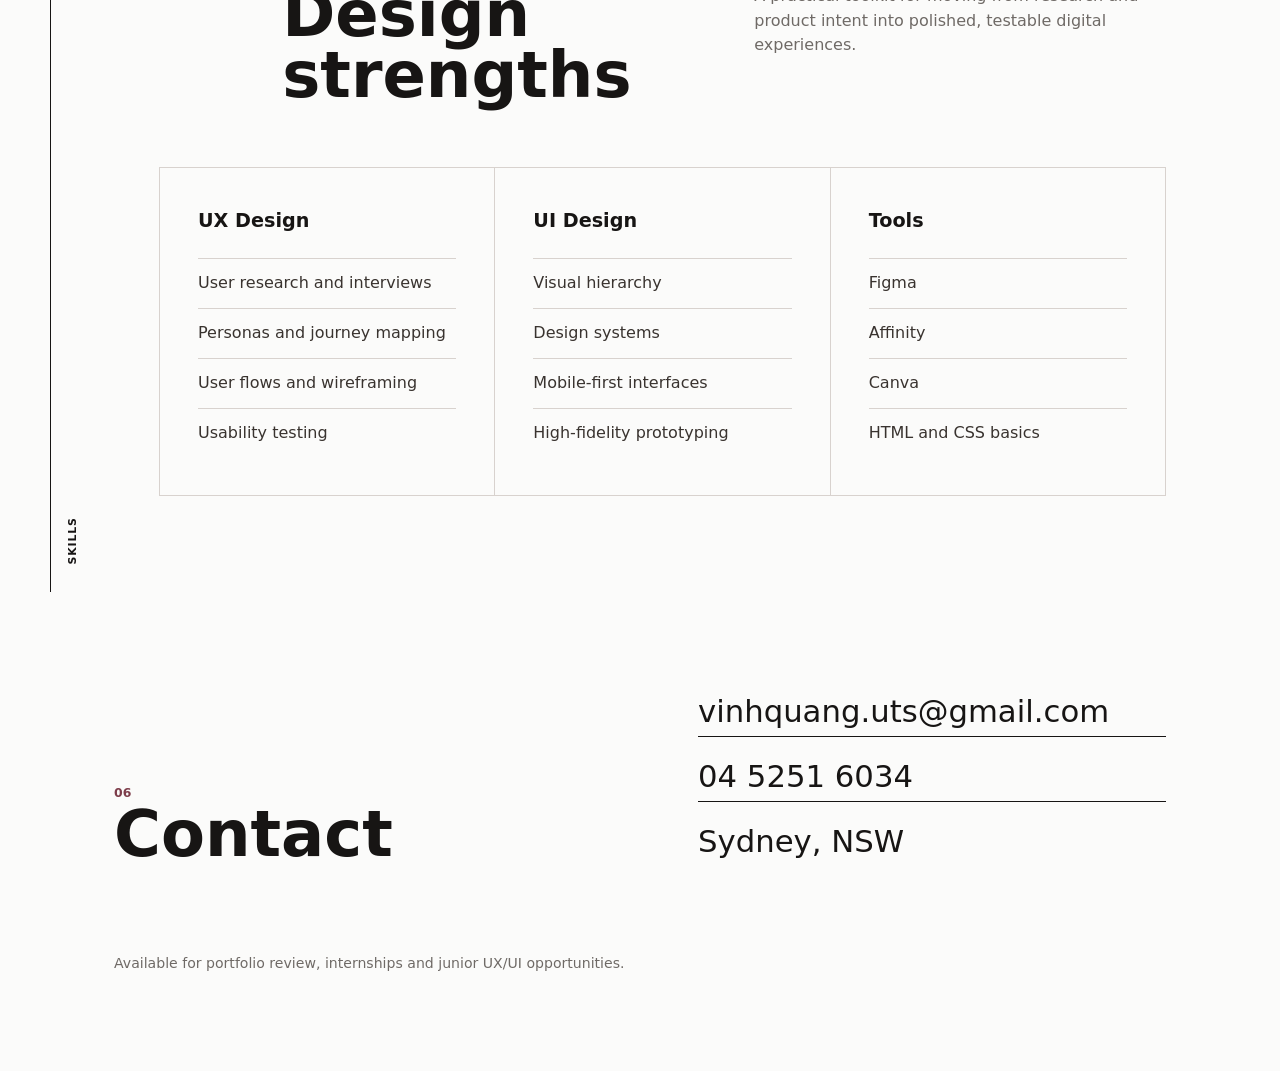
==== commit 585774a6: "picture fixed" ====
--- a/index.html
+++ b/index.html
@@ -32,12 +32,9 @@
           <span>2026</span>
         </div>
         <div class="hero-media">
-          <div class="hero-editorial" aria-label="Vault Bank project visual preview">
+          <div class="hero-editorial" aria-label="Vinh Phung portrait preview">
             <figure class="hero-screen-artifact">
-              <img src="assets/Vault Bank Posters/Home Screen.png" alt="Vault Bank home screen" />
-            </figure>
-            <figure class="hero-card-artifact">
-              <img src="assets/vault/vault_card_front.png" alt="Vault Bank premium debit card" />
+              <img src="assets/Personal img/IMG_0316.jpeg" alt="Portrait of Vinh Phung" />
             </figure>
           </div>
         </div>
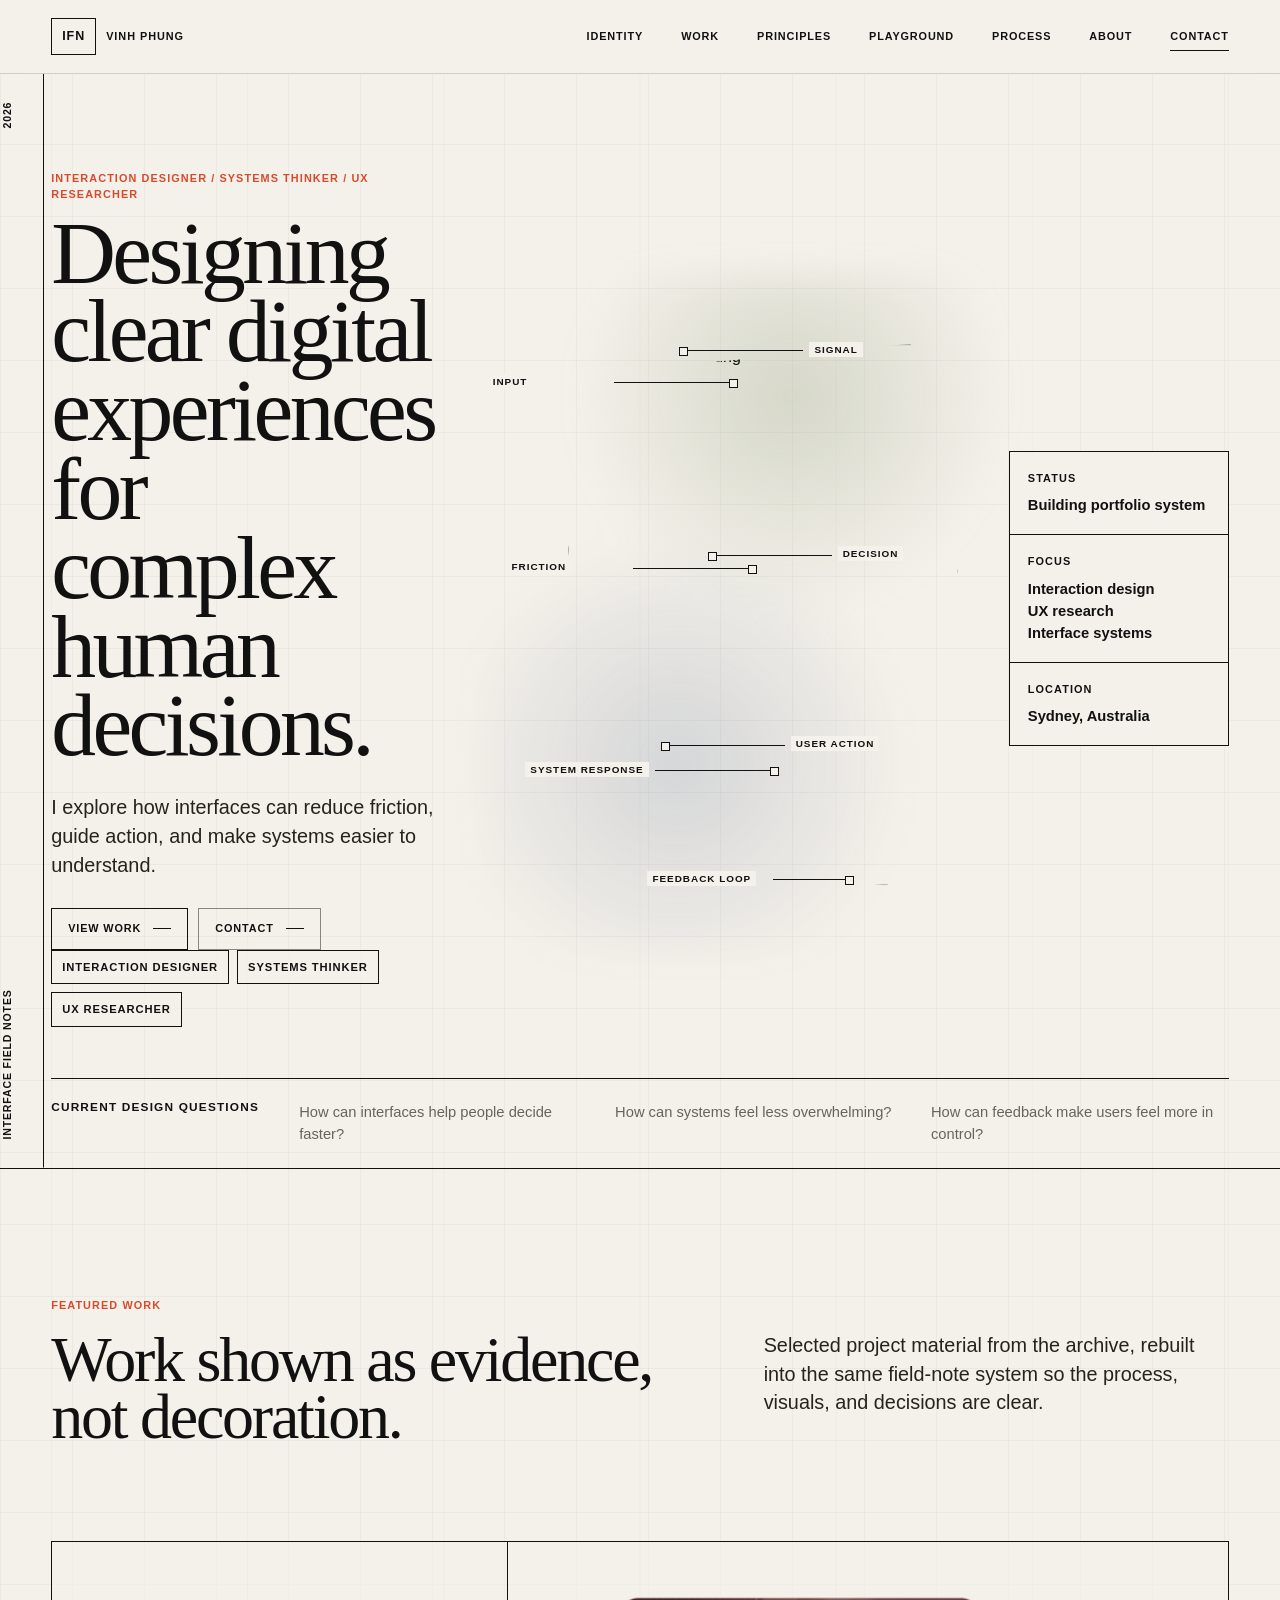
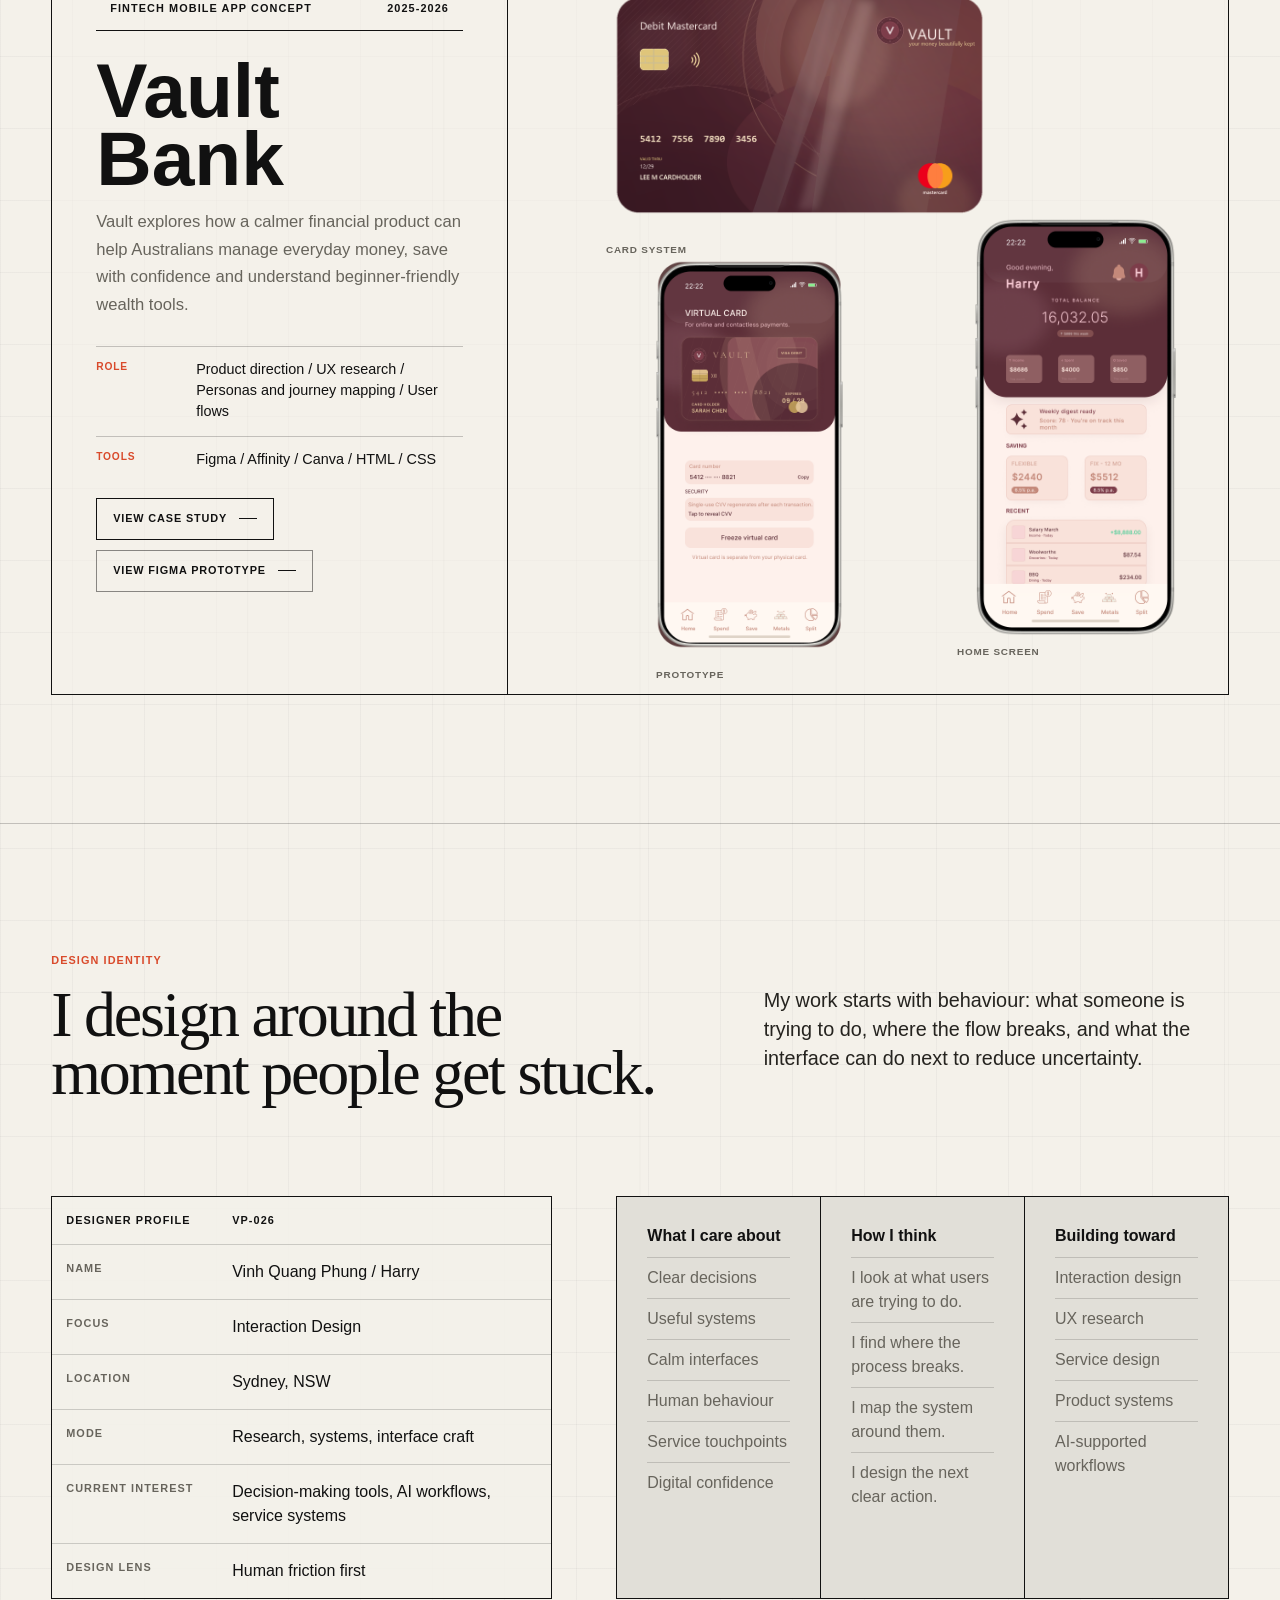
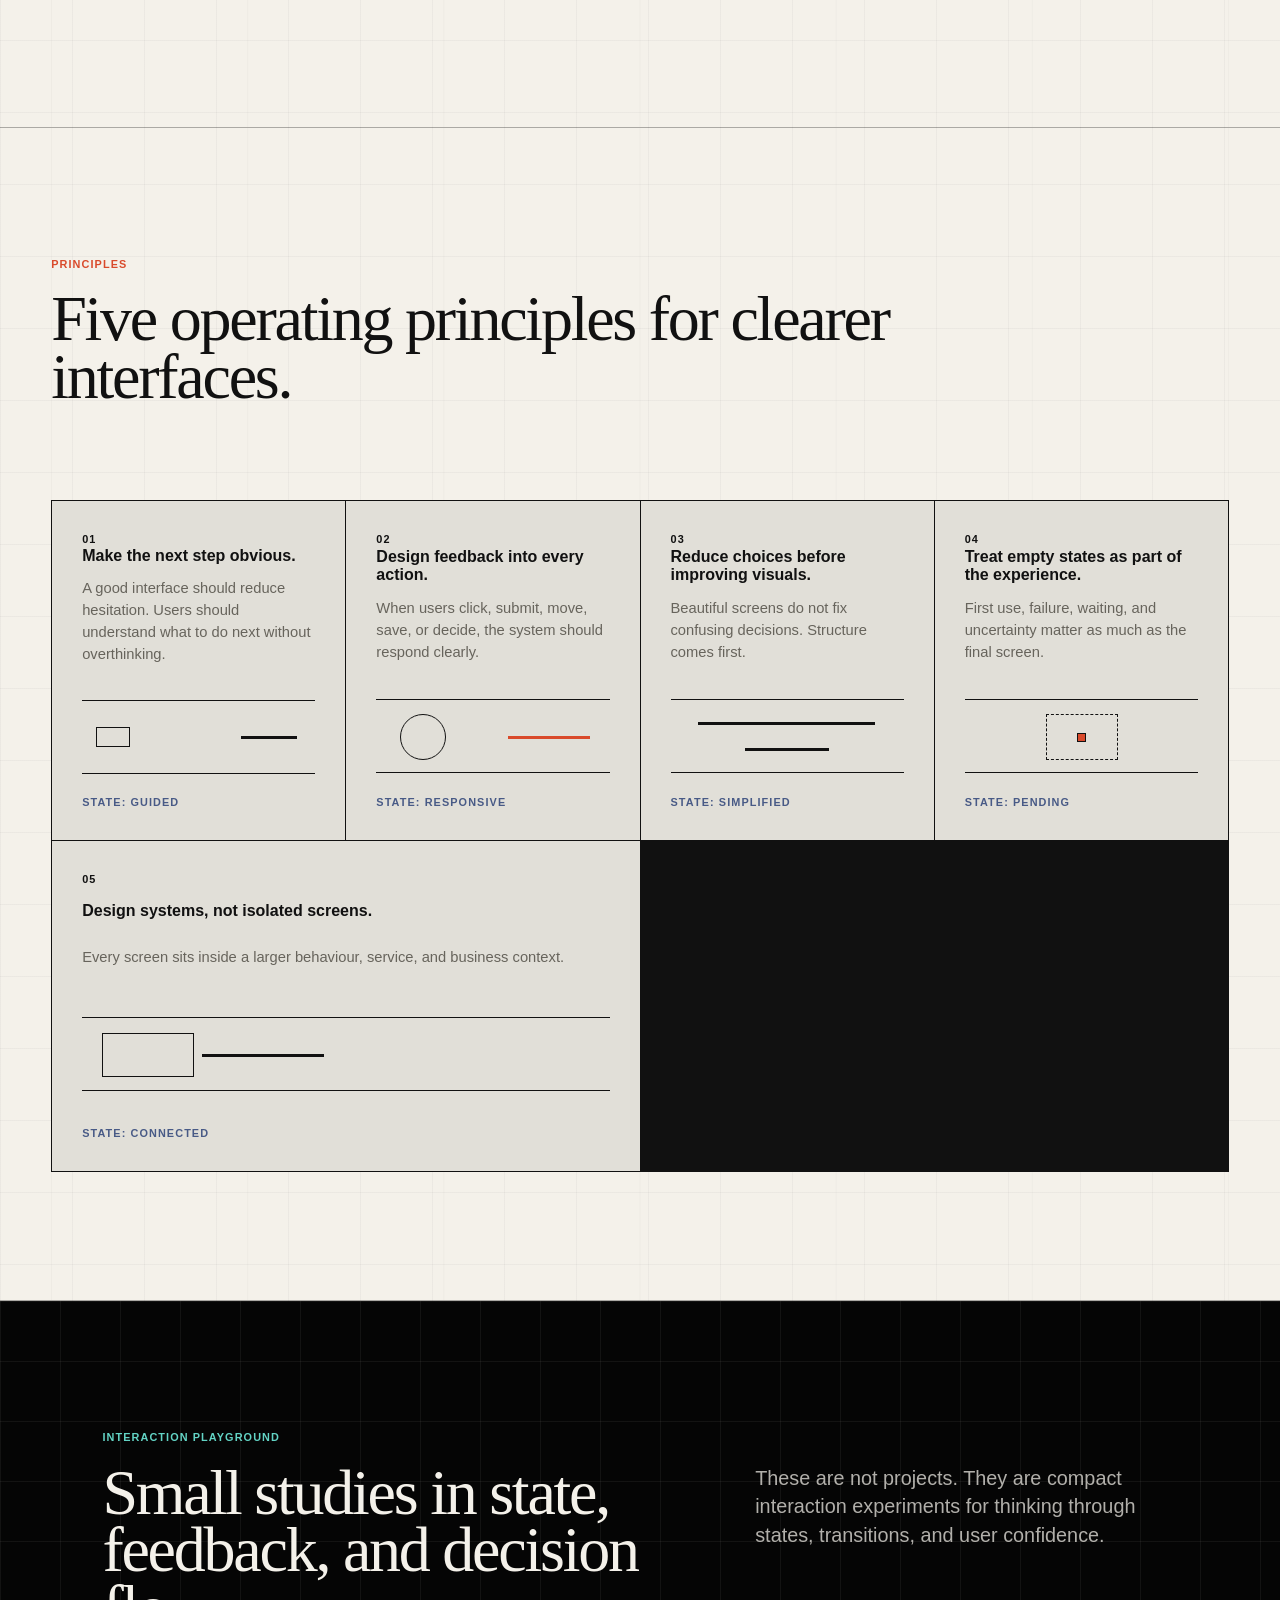
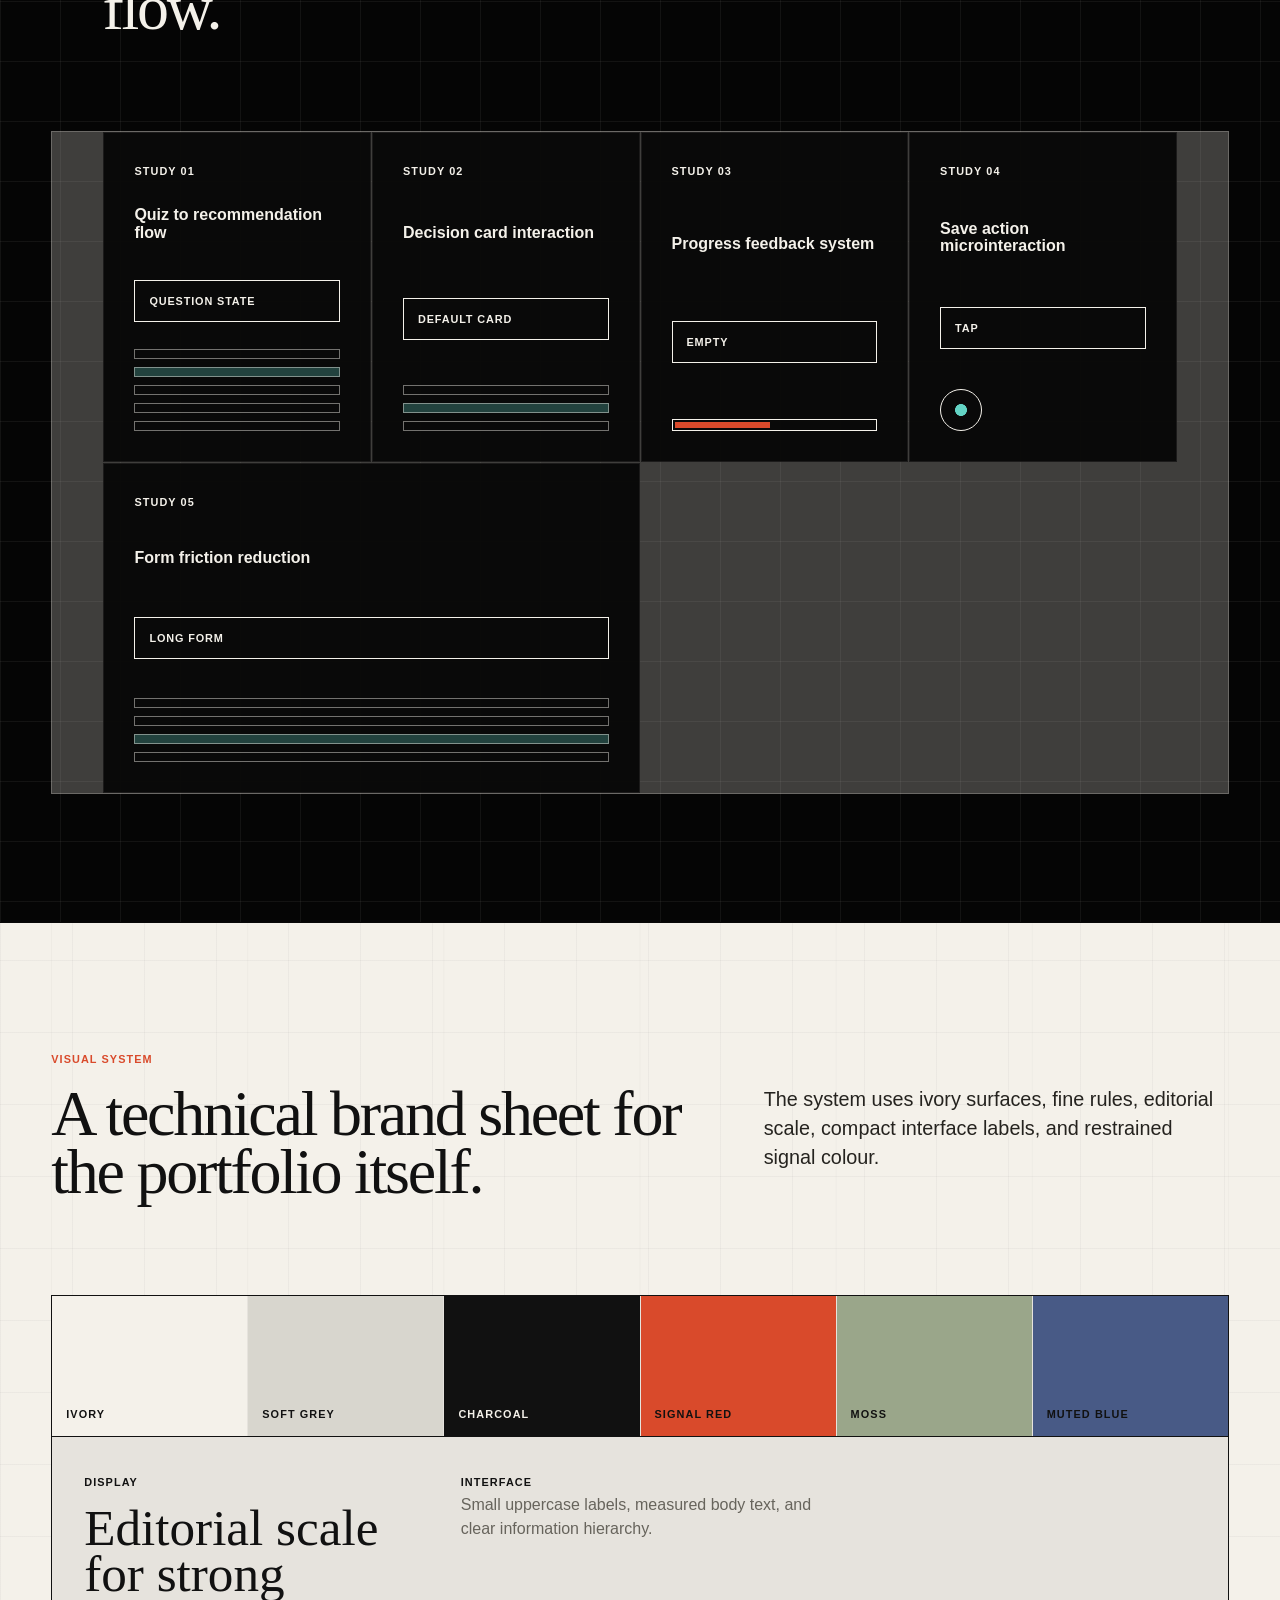
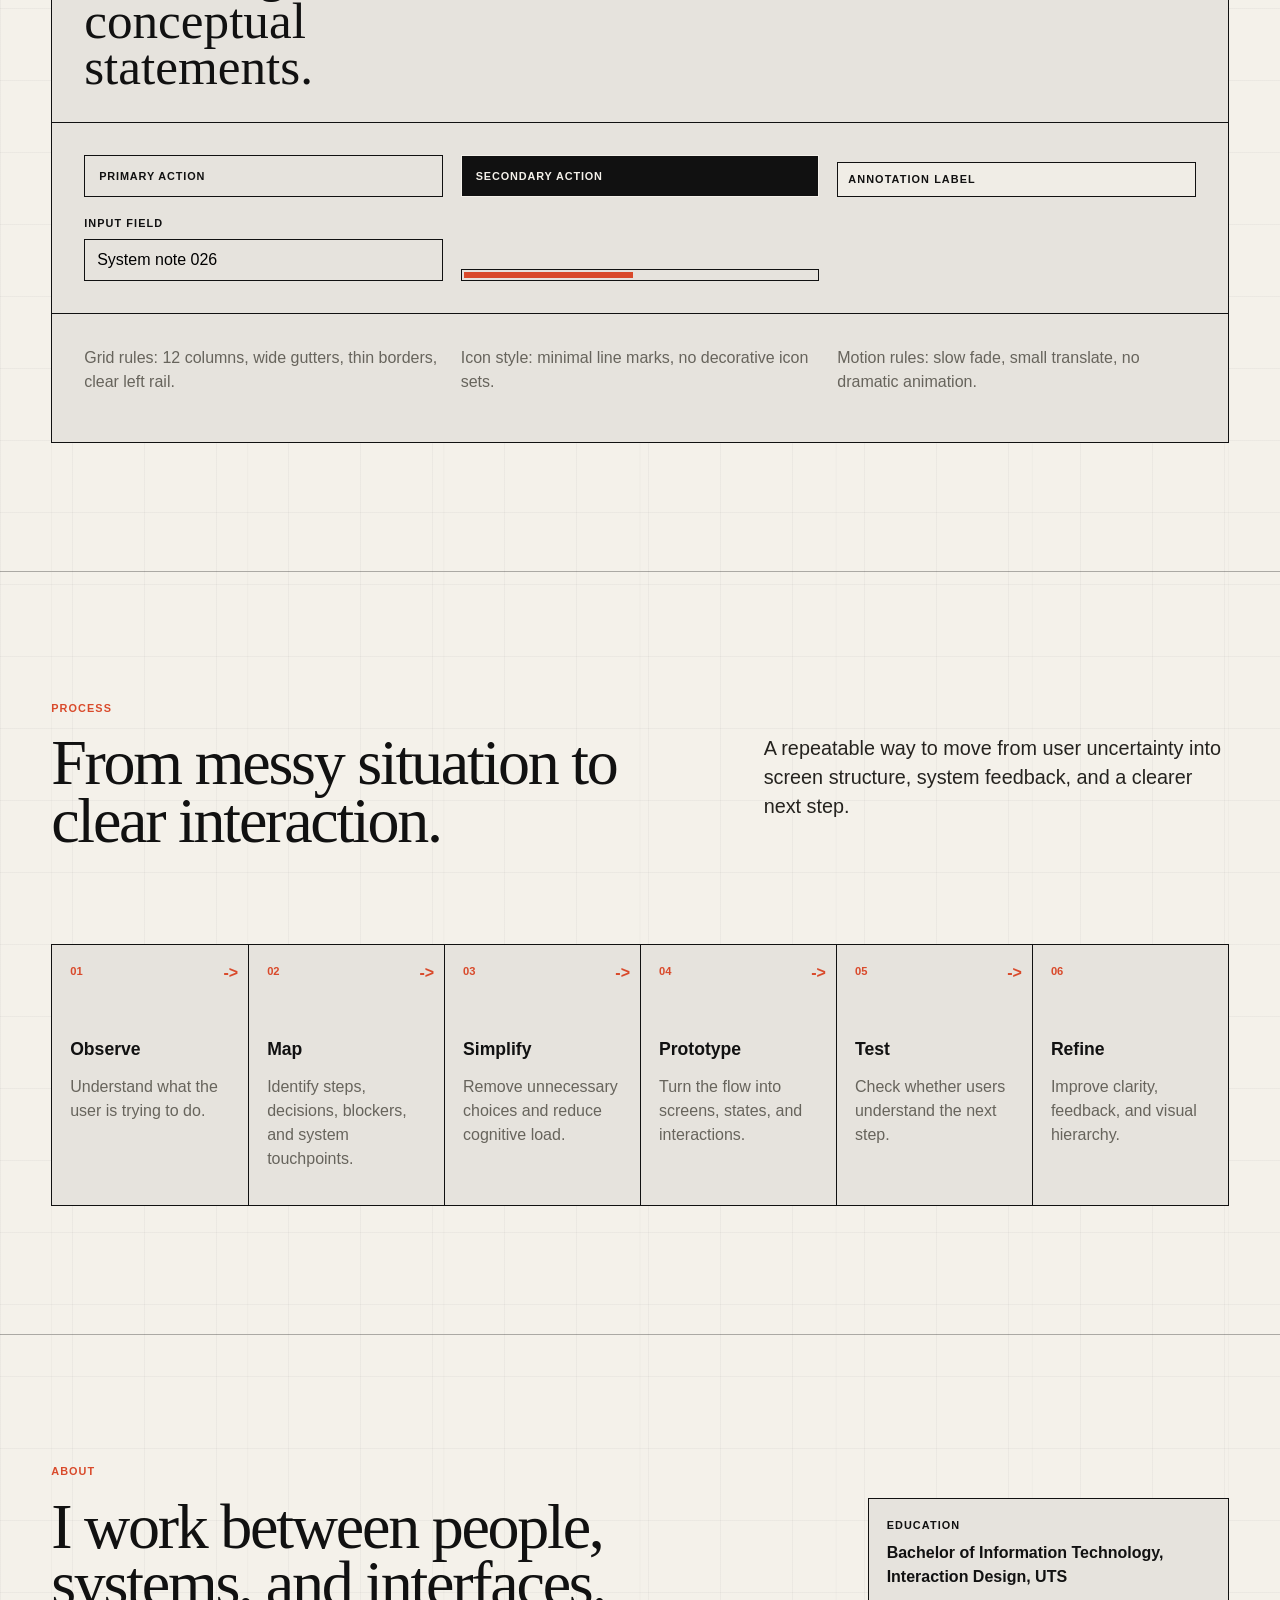
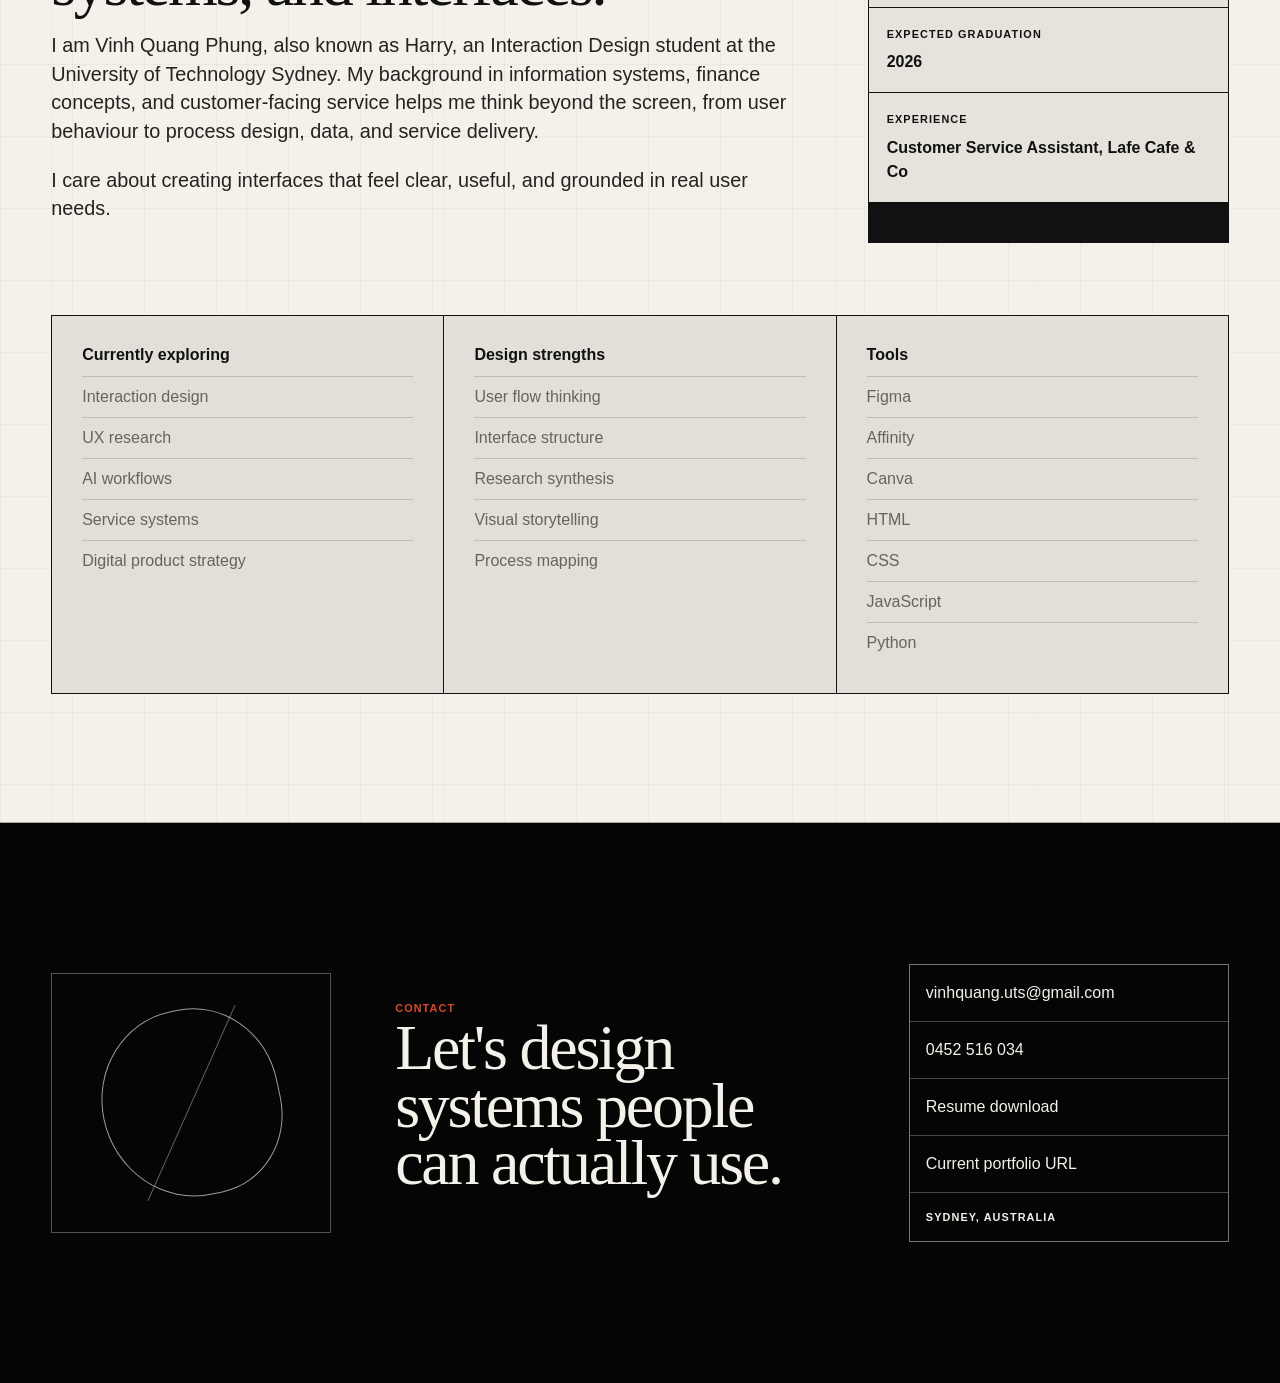
==== commit 1ce0c03d: "new version" ====
--- a/index.html
+++ b/index.html
@@ -5,162 +5,366 @@
     <meta name="viewport" content="width=device-width, initial-scale=1" />
     <meta
       name="description"
-      content="Portfolio of Vinh Quang Phung, an interaction designer focused on calm, trustworthy digital products and fintech user experiences."
+      content="Interface Field Notes, the portfolio shell of Vinh Phung, an interaction designer focused on clear digital experiences for complex decisions."
     />
-    <title>Vinh Phung | Interaction Design Portfolio</title>
+    <title>Interface Field Notes | Vinh Phung</title>
     <link rel="stylesheet" href="styles.css" />
   </head>
   <body>
     <header class="site-header" data-header>
-      <a class="brand" href="#top" aria-label="Vinh Phung portfolio home">
-        <span>VP</span>
+      <a class="brand-mark" href="#home" aria-label="Interface Field Notes home">
+        <span>IFN</span>
+        <small>Vinh Phung</small>
       </a>
-      <nav class="nav-links" aria-label="Primary navigation">
+      <nav class="site-nav" aria-label="Primary navigation">
+        <a href="#identity">Identity</a>
+        <a href="work.html">Work</a>
+        <a href="#principles">Principles</a>
+        <a href="#playground">Playground</a>
+        <a href="#process">Process</a>
         <a href="#about">About</a>
-        <a href="work.html">Work</a>
-        <a href="#process">Process</a>
-        <a href="#skills">Skills</a>
         <a href="#contact">Contact</a>
       </nav>
-      <a class="header-contact" href="mailto:vinhquang.uts@gmail.com">Email</a>
     </header>
 
-    <main id="top">
-      <section class="hero section-frame" aria-labelledby="hero-title">
-        <div class="rail-label" aria-hidden="true">
-          <span>Portfolio</span>
+    <main id="home">
+      <section class="hero grid-shell" aria-labelledby="hero-title">
+        <div class="section-rail" aria-hidden="true">
+          <span>Interface Field Notes</span>
           <span>2026</span>
         </div>
-        <div class="hero-media">
-          <div class="hero-editorial" aria-label="Vinh Phung portrait preview">
-            <figure class="hero-screen-artifact">
-              <img src="assets/Personal img/IMG_0316.jpeg" alt="Portrait of Vinh Phung" />
-            </figure>
-          </div>
-        </div>
+
         <div class="hero-copy">
-          <p class="tiny-label">Sydney, Australia</p>
-          <h1 id="hero-title">VINH PHUNG</h1>
-          <p class="hero-statement">
-            Interaction designer shaping calm, trustworthy digital products through research,
-            clear flows and polished high-fidelity prototypes.
+          <p class="micro-label">Interaction designer / Systems thinker / UX researcher</p>
+          <h1 id="hero-title">Designing clear digital experiences for complex human decisions.</h1>
+          <p class="lead">
+            I explore how interfaces can reduce friction, guide action, and make systems easier to
+            understand.
           </p>
           <div class="hero-actions">
-            <a class="button primary" href="work.html">View Work</a>
-            <a class="button quiet" href="#contact">Contact</a>
-          </div>
-        </div>
-      </section>
-
-      <section class="profile-strip" id="about" aria-labelledby="about-title">
-        <div class="section-index">01</div>
-        <div>
-          <h2 id="about-title">Interaction design student with a product mindset.</h2>
-        </div>
-        <div class="profile-body">
-          <p>
-            I am Vinh Quang Phung, also known as Harry, an Interaction Design student at the
-            University of Technology Sydney. My work focuses on intuitive financial interfaces,
-            end-to-end digital product design and visual systems that make complex actions feel
-            approachable.
-          </p>
-          <dl class="profile-facts">
+            <a class="text-button" href="work.html">View Work</a>
+            <a class="text-button secondary-link" href="#contact">Contact</a>
+          </div>
+          <div class="hero-roles" aria-label="Role positioning">
+            <span>Interaction Designer</span>
+            <span>Systems Thinker</span>
+            <span>UX Researcher</span>
+          </div>
+        </div>
+
+        <div class="hero-field" aria-label="Annotated portrait system">
+          <figure class="organic-object">
+            <img src="assets/Personal img/IMG_0316.jpeg" alt="Portrait of Vinh Phung" />
+          </figure>
+          <div class="annotation a-input"><span>INPUT</span></div>
+          <div class="annotation a-signal"><span>SIGNAL</span></div>
+          <div class="annotation a-friction"><span>FRICTION</span></div>
+          <div class="annotation a-decision"><span>DECISION</span></div>
+          <div class="annotation a-response"><span>SYSTEM RESPONSE</span></div>
+          <div class="annotation a-action"><span>USER ACTION</span></div>
+          <div class="annotation a-feedback"><span>FEEDBACK LOOP</span></div>
+        </div>
+
+        <aside class="status-module" aria-label="Current status">
+          <div>
+            <span>Status</span>
+            <strong>Building portfolio system</strong>
+          </div>
+          <div>
+            <span>Focus</span>
+            <strong>Interaction design<br />UX research<br />Interface systems</strong>
+          </div>
+          <div>
+            <span>Location</span>
+            <strong>Sydney, Australia</strong>
+          </div>
+        </aside>
+
+        <div class="question-strip" aria-labelledby="questions-title">
+          <h2 id="questions-title">Current design questions</h2>
+          <ol>
+            <li>How can interfaces help people decide faster?</li>
+            <li>How can systems feel less overwhelming?</li>
+            <li>How can feedback make users feel more in control?</li>
+          </ol>
+        </div>
+      </section>
+
+      <section class="featured-work-section page-section" id="work" aria-labelledby="featured-work-title">
+        <div class="section-kicker">Featured work</div>
+        <div class="section-heading">
+          <h2 id="featured-work-title">Work shown as evidence, not decoration.</h2>
+          <p>
+            Selected project material from the archive, rebuilt into the same field-note system so
+            the process, visuals, and decisions are clear.
+          </p>
+        </div>
+        <div data-featured-work></div>
+      </section>
+
+      <section class="identity-section page-section" id="identity" aria-labelledby="identity-title">
+        <div class="section-kicker">Design identity</div>
+        <div class="section-heading">
+          <h2 id="identity-title">I design around the moment people get stuck.</h2>
+          <p>
+            My work starts with behaviour: what someone is trying to do, where the flow breaks,
+            and what the interface can do next to reduce uncertainty.
+          </p>
+        </div>
+        <div class="identity-grid">
+          <article class="system-file profile-file">
+            <div class="file-topline">
+              <span>Designer profile</span>
+              <span>VP-026</span>
+            </div>
+            <dl>
+              <div><dt>Name</dt><dd>Vinh Quang Phung / Harry</dd></div>
+              <div><dt>Focus</dt><dd>Interaction Design</dd></div>
+              <div><dt>Location</dt><dd>Sydney, NSW</dd></div>
+              <div><dt>Mode</dt><dd>Research, systems, interface craft</dd></div>
+              <div><dt>Current interest</dt><dd>Decision-making tools, AI workflows, service systems</dd></div>
+              <div><dt>Design lens</dt><dd>Human friction first</dd></div>
+            </dl>
+          </article>
+          <div class="identity-lists">
+            <article>
+              <h3>What I care about</h3>
+              <ul>
+                <li>Clear decisions</li>
+                <li>Useful systems</li>
+                <li>Calm interfaces</li>
+                <li>Human behaviour</li>
+                <li>Service touchpoints</li>
+                <li>Digital confidence</li>
+              </ul>
+            </article>
+            <article>
+              <h3>How I think</h3>
+              <ol>
+                <li>I look at what users are trying to do.</li>
+                <li>I find where the process breaks.</li>
+                <li>I map the system around them.</li>
+                <li>I design the next clear action.</li>
+              </ol>
+            </article>
+            <article>
+              <h3>Building toward</h3>
+              <ul>
+                <li>Interaction design</li>
+                <li>UX research</li>
+                <li>Service design</li>
+                <li>Product systems</li>
+                <li>AI-supported workflows</li>
+              </ul>
+            </article>
+          </div>
+        </div>
+      </section>
+
+      <section class="principles-section page-section" id="principles" aria-labelledby="principles-title">
+        <div class="section-kicker">Principles</div>
+        <div class="section-heading compact-heading">
+          <h2 id="principles-title">Five operating principles for clearer interfaces.</h2>
+        </div>
+        <div class="principle-grid">
+          <article class="principle-card">
+            <span>01</span>
+            <h3>Make the next step obvious.</h3>
+            <p>A good interface should reduce hesitation. Users should understand what to do next without overthinking.</p>
+            <div class="mini-diagram step-diagram" aria-hidden="true"></div>
+            <small>State: guided</small>
+          </article>
+          <article class="principle-card">
+            <span>02</span>
+            <h3>Design feedback into every action.</h3>
+            <p>When users click, submit, move, save, or decide, the system should respond clearly.</p>
+            <div class="mini-diagram pulse-diagram" aria-hidden="true"></div>
+            <small>State: responsive</small>
+          </article>
+          <article class="principle-card">
+            <span>03</span>
+            <h3>Reduce choices before improving visuals.</h3>
+            <p>Beautiful screens do not fix confusing decisions. Structure comes first.</p>
+            <div class="mini-diagram reduce-diagram" aria-hidden="true"></div>
+            <small>State: simplified</small>
+          </article>
+          <article class="principle-card">
+            <span>04</span>
+            <h3>Treat empty states as part of the experience.</h3>
+            <p>First use, failure, waiting, and uncertainty matter as much as the final screen.</p>
+            <div class="mini-diagram empty-diagram" aria-hidden="true"></div>
+            <small>State: pending</small>
+          </article>
+          <article class="principle-card wide-card">
+            <span>05</span>
+            <h3>Design systems, not isolated screens.</h3>
+            <p>Every screen sits inside a larger behaviour, service, and business context.</p>
+            <div class="mini-diagram system-diagram" aria-hidden="true"></div>
+            <small>State: connected</small>
+          </article>
+        </div>
+      </section>
+
+      <section class="playground-section page-section" id="playground" aria-labelledby="playground-title">
+        <div class="section-kicker">Interaction playground</div>
+        <div class="section-heading">
+          <h2 id="playground-title">Small studies in state, feedback, and decision flow.</h2>
+          <p>
+            These are not projects. They are compact interaction experiments for thinking through
+            states, transitions, and user confidence.
+          </p>
+        </div>
+        <div class="study-grid">
+          <article class="study-card" data-study data-states="Question state|Answer state|Loading state|Result state|Comparison state">
+            <span>Study 01</span>
+            <h3>Quiz to recommendation flow</h3>
+            <button type="button" data-next-state>Question state</button>
+            <div class="state-bars" aria-hidden="true"><i></i><i></i><i></i><i></i><i></i></div>
+          </article>
+          <article class="study-card" data-study data-states="Default card|Hover card|Selected card|Rejected card|Confirmed card">
+            <span>Study 02</span>
+            <h3>Decision card interaction</h3>
+            <button type="button" data-next-state>Default card</button>
+            <div class="choice-row" aria-hidden="true"><i></i><i></i><i></i></div>
+          </article>
+          <article class="study-card" data-study data-states="Empty|In progress|Near complete|Complete|Error">
+            <span>Study 03</span>
+            <h3>Progress feedback system</h3>
+            <button type="button" data-next-state>Empty</button>
+            <div class="progress-track" aria-hidden="true"><i></i></div>
+          </article>
+          <article class="study-card" data-study data-states="Tap|Button loading|Success message|Saved state">
+            <span>Study 04</span>
+            <h3>Save action microinteraction</h3>
+            <button type="button" data-next-state>Tap</button>
+            <div class="save-dot" aria-hidden="true"></div>
+          </article>
+          <article class="study-card wide-card" data-study data-states="Long form|Grouped form|Smart suggestion|Confirmation">
+            <span>Study 05</span>
+            <h3>Form friction reduction</h3>
+            <button type="button" data-next-state>Long form</button>
+            <div class="form-lines" aria-hidden="true"><i></i><i></i><i></i><i></i></div>
+          </article>
+        </div>
+      </section>
+
+      <section class="system-section page-section" id="system" aria-labelledby="system-title">
+        <div class="section-kicker">Visual system</div>
+        <div class="section-heading">
+          <h2 id="system-title">A technical brand sheet for the portfolio itself.</h2>
+          <p>
+            The system uses ivory surfaces, fine rules, editorial scale, compact interface labels,
+            and restrained signal colour.
+          </p>
+        </div>
+        <div class="system-sheet">
+          <div class="palette-row">
+            <span style="--swatch:#F4F1EA">Ivory</span>
+            <span style="--swatch:#D8D6CE">Soft grey</span>
+            <span style="--swatch:#111111">Charcoal</span>
+            <span style="--swatch:#D94A2B">Signal red</span>
+            <span style="--swatch:#9AA68A">Moss</span>
+            <span style="--swatch:#485A86">Muted blue</span>
+          </div>
+          <div class="type-spec">
             <div>
-              <dt>Education</dt>
-              <dd>Bachelor of Information Technology, Interaction Design</dd>
+              <span>Display</span>
+              <strong>Editorial scale for strong conceptual statements.</strong>
             </div>
             <div>
-              <dt>Focus</dt>
-              <dd>UX research, UI design, flows, prototypes, testing</dd>
+              <span>Interface</span>
+              <p>Small uppercase labels, measured body text, and clear information hierarchy.</p>
             </div>
-            <div>
-              <dt>Tools</dt>
-              <dd>Figma, Affinity, Canva, HTML, CSS</dd>
-            </div>
-          </dl>
-        </div>
-      </section>
-
-      <section class="work-section section-frame" id="work" aria-labelledby="work-title">
-        <div class="rail-label" aria-hidden="true">
-          <span>Featured</span>
-          <span>Work</span>
-        </div>
-        <div class="section-heading">
-          <span class="section-index">02</span>
-          <h2 id="work-title">Selected work</h2>
-          <p>
-            The first case study is Vault Bank, a complete fintech concept built around everyday
-            money, savings, group expenses and beginner-friendly wealth-building.
-          </p>
-        </div>
-        <div id="project-list" class="project-list" aria-live="polite"></div>
-      </section>
-
-      <section class="process-section" id="process" aria-labelledby="process-title">
-        <div class="section-heading compact">
-          <span class="section-index">04</span>
-          <h2 id="process-title">Process</h2>
-        </div>
-        <div class="process-line" id="process-list"></div>
-      </section>
-
-      <section class="skills-section section-frame" id="skills" aria-labelledby="skills-title">
-        <div class="rail-label" aria-hidden="true">
-          <span>Skills</span>
-          <span>Tools</span>
-        </div>
-        <div class="section-heading">
-          <span class="section-index">05</span>
-          <h2 id="skills-title">Design strengths</h2>
-          <p>
-            A practical toolkit for moving from research and product intent into polished,
-            testable digital experiences.
-          </p>
-        </div>
-        <div class="skill-columns">
+          </div>
+          <div class="component-spec">
+            <button type="button">Primary action</button>
+            <button type="button" class="secondary-button">Secondary action</button>
+            <span class="tag">Annotation label</span>
+            <label>
+              <span>Input field</span>
+              <input value="System note 026" aria-label="Example input field" />
+            </label>
+            <div class="progress-sample" aria-label="Progress sample"><i></i></div>
+          </div>
+          <div class="rules-grid">
+            <p>Grid rules: 12 columns, wide gutters, thin borders, clear left rail.</p>
+            <p>Icon style: minimal line marks, no decorative icon sets.</p>
+            <p>Motion rules: slow fade, small translate, no dramatic animation.</p>
+          </div>
+        </div>
+      </section>
+
+      <section class="process-section page-section" id="process" aria-labelledby="process-title">
+        <div class="section-kicker">Process</div>
+        <div class="section-heading">
+          <h2 id="process-title">From messy situation to clear interaction.</h2>
+          <p>
+            A repeatable way to move from user uncertainty into screen structure, system feedback,
+            and a clearer next step.
+          </p>
+        </div>
+        <ol class="process-map">
+          <li><span>01</span><strong>Observe</strong><p>Understand what the user is trying to do.</p></li>
+          <li><span>02</span><strong>Map</strong><p>Identify steps, decisions, blockers, and system touchpoints.</p></li>
+          <li><span>03</span><strong>Simplify</strong><p>Remove unnecessary choices and reduce cognitive load.</p></li>
+          <li><span>04</span><strong>Prototype</strong><p>Turn the flow into screens, states, and interactions.</p></li>
+          <li><span>05</span><strong>Test</strong><p>Check whether users understand the next step.</p></li>
+          <li><span>06</span><strong>Refine</strong><p>Improve clarity, feedback, and visual hierarchy.</p></li>
+        </ol>
+      </section>
+
+      <section class="about-section page-section" id="about" aria-labelledby="about-title">
+        <div class="section-kicker">About</div>
+        <div class="about-layout">
           <div>
-            <h3>UX Design</h3>
-            <ul>
-              <li>User research and interviews</li>
-              <li>Personas and journey mapping</li>
-              <li>User flows and wireframing</li>
-              <li>Usability testing</li>
-            </ul>
-          </div>
-          <div>
-            <h3>UI Design</h3>
-            <ul>
-              <li>Visual hierarchy</li>
-              <li>Design systems</li>
-              <li>Mobile-first interfaces</li>
-              <li>High-fidelity prototyping</li>
-            </ul>
-          </div>
-          <div>
+            <h2 id="about-title">I work between people, systems, and interfaces.</h2>
+            <p>
+              I am Vinh Quang Phung, also known as Harry, an Interaction Design student at the
+              University of Technology Sydney. My background in information systems, finance
+              concepts, and customer-facing service helps me think beyond the screen, from user
+              behaviour to process design, data, and service delivery.
+            </p>
+            <p>
+              I care about creating interfaces that feel clear, useful, and grounded in real user
+              needs.
+            </p>
+          </div>
+          <aside class="about-facts">
+            <div><span>Education</span><strong>Bachelor of Information Technology, Interaction Design, UTS</strong></div>
+            <div><span>Expected graduation</span><strong>2026</strong></div>
+            <div><span>Experience</span><strong>Customer Service Assistant, Lafe Cafe & Co</strong></div>
+          </aside>
+        </div>
+        <div class="about-columns">
+          <article>
+            <h3>Currently exploring</h3>
+            <ul><li>Interaction design</li><li>UX research</li><li>AI workflows</li><li>Service systems</li><li>Digital product strategy</li></ul>
+          </article>
+          <article>
+            <h3>Design strengths</h3>
+            <ul><li>User flow thinking</li><li>Interface structure</li><li>Research synthesis</li><li>Visual storytelling</li><li>Process mapping</li></ul>
+          </article>
+          <article>
             <h3>Tools</h3>
-            <ul>
-              <li>Figma</li>
-              <li>Affinity</li>
-              <li>Canva</li>
-              <li>HTML and CSS basics</li>
-            </ul>
-          </div>
+            <ul><li>Figma</li><li>Affinity</li><li>Canva</li><li>HTML</li><li>CSS</li><li>JavaScript</li><li>Python</li></ul>
+          </article>
         </div>
       </section>
     </main>
 
     <footer class="contact-section" id="contact">
-      <div>
-        <span class="section-index">06</span>
-        <h2>Contact</h2>
+      <div class="line-drawing" aria-hidden="true"></div>
+      <div class="contact-copy">
+        <span class="section-kicker">Contact</span>
+        <h2>Let's design systems people can actually use.</h2>
       </div>
-      <address class="contact-links">
+      <address class="contact-card">
         <a href="mailto:vinhquang.uts@gmail.com">vinhquang.uts@gmail.com</a>
-        <a href="tel:+61452516034">04 5251 6034</a>
-        <span>Sydney, NSW</span>
+        <a href="tel:+61452516034">0452 516 034</a>
+        <a href="../Vinh%20Phung%20(CV).docx">Resume download</a>
+        <a href="https://vinhphungportfolio.netlify.app/" target="_blank" rel="noreferrer">Current portfolio URL</a>
+        <span>Sydney, Australia</span>
       </address>
-      <p class="footer-note">Available for portfolio review, internships and junior UX/UI opportunities.</p>
     </footer>
 
     <script src="data/projects.js"></script>
--- a/styles.css
+++ b/styles.css
@@ -1,20 +1,22 @@
 :root {
   color-scheme: light;
-  --bg: #fbfbfa;
-  --paper: #ffffff;
-  --ink: #171514;
-  --muted: #6f6a66;
-  --soft: #ece8e5;
-  --line: #d8d2ce;
-  --rose: #7d3d4a;
-  --rose-deep: #5c2e38;
-  --gold: #c4a35a;
-  --stone: #a7a09a;
-  --max: 1180px;
-  --gutter: clamp(20px, 5vw, 64px);
-  --header-h: 72px;
-  font-family:
-    Inter, ui-sans-serif, system-ui, -apple-system, BlinkMacSystemFont, "Segoe UI", sans-serif;
+  --ivory: #f4f1ea;
+  --paper: #fbfaf6;
+  --grey: #d8d6ce;
+  --soft: #ebe7dc;
+  --charcoal: #111111;
+  --black: #050505;
+  --muted: #67645c;
+  --red: #d94a2b;
+  --signal: var(--red);
+  --line: rgba(17, 17, 17, 0.22);
+  --line-dark: rgba(17, 17, 17, 0.48);
+  --moss: #9aa68a;
+  --blue: #485a86;
+  --max: 1320px;
+  --gutter: clamp(20px, 4vw, 64px);
+  --serif: Georgia, "Times New Roman", serif;
+  --sans: Inter, "Helvetica Neue", Arial, sans-serif;
 }
 
 * {
@@ -28,16 +30,25 @@
 
 body {
   margin: 0;
-  background: var(--bg);
-  color: var(--ink);
+  background:
+    linear-gradient(rgba(17, 17, 17, 0.035) 1px, transparent 1px),
+    linear-gradient(90deg, rgba(17, 17, 17, 0.035) 1px, transparent 1px),
+    var(--ivory);
+  background-size: 72px 72px;
+  color: var(--charcoal);
+  font-family: var(--sans);
   font-size: 16px;
-  line-height: 1.55;
-  letter-spacing: 0;
+  line-height: 1.5;
   overflow-x: hidden;
 }
 
 body::selection {
-  background: rgba(196, 163, 90, 0.28);
+  background: rgba(217, 74, 43, 0.22);
+}
+
+a {
+  color: inherit;
+  text-decoration: none;
 }
 
 img {
@@ -45,61 +56,72 @@
   max-width: 100%;
 }
 
-a {
-  color: inherit;
-  text-decoration: none;
+button,
+input {
+  font: inherit;
 }
 
 .site-header {
   position: sticky;
   top: 0;
-  z-index: 20;
-  height: var(--header-h);
-  display: grid;
-  grid-template-columns: auto 1fr auto;
+  z-index: 50;
+  height: 74px;
+  display: grid;
+  grid-template-columns: auto 1fr;
+  gap: 28px;
   align-items: center;
-  gap: 28px;
   padding: 0 var(--gutter);
-  background: rgba(251, 251, 250, 0.88);
-  border-bottom: 1px solid rgba(23, 21, 20, 0.08);
+  background: rgba(244, 241, 234, 0.86);
+  border-bottom: 1px solid rgba(17, 17, 17, 0.16);
   backdrop-filter: blur(18px);
 }
 
 .site-header.is-scrolled {
-  box-shadow: 0 10px 30px rgba(23, 21, 20, 0.06);
-}
-
-.brand {
-  width: 42px;
-  height: 42px;
-  display: inline-grid;
-  place-items: center;
-  border: 1px solid var(--ink);
-  font-size: 0.75rem;
-  font-weight: 750;
-}
-
-.nav-links {
+  background: rgba(244, 241, 234, 0.95);
+}
+
+.brand-mark {
+  display: grid;
+  grid-template-columns: auto auto;
+  gap: 10px;
+  align-items: baseline;
+  justify-self: start;
+  text-transform: uppercase;
+  letter-spacing: 0.06em;
+}
+
+.brand-mark span {
+  border: 1px solid var(--charcoal);
+  padding: 8px 10px;
+  font-weight: 850;
+  font-size: 0.78rem;
+}
+
+.brand-mark small {
+  font-size: 0.68rem;
+  font-weight: 760;
+}
+
+.site-nav {
   display: flex;
-  justify-content: center;
-  gap: clamp(18px, 4vw, 54px);
-  font-size: 0.73rem;
-  color: #272321;
-}
-
-.nav-links a,
-.header-contact {
+  justify-content: flex-end;
+  gap: clamp(14px, 3vw, 38px);
+  font-size: 0.68rem;
+  text-transform: uppercase;
+  letter-spacing: 0.08em;
+  font-weight: 760;
+}
+
+.site-nav a {
   position: relative;
-  padding: 8px 0;
-}
-
-.nav-links a::after,
-.header-contact::after,
-.link-row a::after {
+  padding: 10px 0;
+}
+
+.site-nav a::after {
   content: "";
   position: absolute;
   left: 0;
-  bottom: 2px;
+  bottom: 4px;
   width: 100%;
   height: 1px;
   background: currentColor;
@@ -108,103 +130,88 @@
   transition: transform 180ms ease;
 }
 
-.nav-links a:hover::after,
-.header-contact:hover::after,
-.link-row a:hover::after {
+.site-nav a:hover::after,
+.site-nav a.is-active::after {
   transform: scaleX(1);
   transform-origin: left;
 }
 
-.header-contact {
-  font-size: 0.73rem;
-  color: var(--rose-deep);
-}
-
-main {
-  overflow: clip;
-}
-
-.section-frame {
+.grid-shell,
+.page-section,
+.contact-section {
   position: relative;
   max-width: var(--max);
   margin: 0 auto;
-  padding-left: 44px;
-  border-left: 1px solid var(--ink);
-}
-
-.rail-label {
+  padding-inline: var(--gutter);
+}
+
+.grid-shell::before,
+.page-section::before {
+  content: "";
+  position: absolute;
+  inset: 0 var(--gutter);
+  pointer-events: none;
+  background: linear-gradient(90deg, rgba(17, 17, 17, 0.08) 1px, transparent 1px);
+  background-size: calc((100% - 1px) / 6) 100%;
+  opacity: 0.32;
+}
+
+.section-rail {
   position: absolute;
   left: 0;
   top: 0;
   bottom: 0;
   width: 44px;
   display: flex;
-  align-items: center;
   justify-content: space-between;
   padding: 28px 0;
   writing-mode: vertical-rl;
   transform: rotate(180deg);
   text-transform: uppercase;
-  font-size: 0.68rem;
-  font-weight: 800;
+  font-size: 0.66rem;
+  font-weight: 850;
   letter-spacing: 0.08em;
+  border-left: 1px solid var(--charcoal);
 }
 
 .hero {
-  min-height: 720px;
-  height: calc(100vh - var(--header-h));
-  max-height: 860px;
-  display: grid;
-  grid-template-columns: minmax(320px, 0.9fr) minmax(420px, 1.1fr);
-  align-items: stretch;
-  border-bottom: 1px solid var(--line);
-}
-
-.hero-media {
-  display: flex;
-  align-items: center;
-  min-width: 0;
-  padding: clamp(34px, 7vw, 84px) clamp(22px, 4vw, 46px);
-  border-right: 1px solid var(--line);
-}
-
-.hero-image-grid {
-  width: 100%;
-  display: grid;
-  grid-template-columns: 1.05fr 0.95fr;
-  gap: 12px;
-  align-items: stretch;
-}
-
-.hero-image-grid img {
-  width: 100%;
-  height: 100%;
-  min-height: 178px;
-  object-fit: contain;
-  background: var(--paper);
-  border: 1px solid var(--line);
-  border-radius: 8px;
-}
-
-.hero-image-grid img:first-child {
-  grid-row: span 2;
-  object-fit: contain;
-  padding: 16px;
+  min-height: calc(100vh - 74px);
+  display: grid;
+  grid-template-columns: minmax(360px, 0.82fr) minmax(420px, 1fr) minmax(220px, 0.46fr);
+  grid-template-rows: 1fr auto;
+  gap: clamp(22px, 4vw, 56px);
+  padding-top: clamp(48px, 8vw, 96px);
+  padding-bottom: 0;
+  border-bottom: 1px solid var(--charcoal);
 }
 
 .hero-copy {
+  position: relative;
+  z-index: 2;
   align-self: center;
   min-width: 0;
-  padding: clamp(44px, 8vw, 96px) clamp(28px, 6vw, 72px);
-}
-
-.tiny-label {
-  margin: 0 0 24px;
-  color: var(--rose);
-  font-size: 0.74rem;
+}
+
+.micro-label,
+.section-kicker,
+.file-topline,
+.status-module span,
+.principle-card span,
+.principle-card small,
+.study-card span,
+.contact-card span,
+.about-facts span,
+.system-sheet span,
+dt {
   text-transform: uppercase;
-  font-weight: 760;
-  letter-spacing: 0.08em;
+  letter-spacing: 0.1em;
+  font-size: 0.68rem;
+  font-weight: 850;
+}
+
+.micro-label,
+.section-kicker {
+  color: var(--red);
 }
 
 h1,
@@ -215,1447 +222,1432 @@
 }
 
 h1 {
-  margin-bottom: 24px;
-  font-size: clamp(4.6rem, 13vw, 11rem);
-  line-height: 0.84;
-  font-weight: 850;
-  letter-spacing: 0;
-  max-width: 8ch;
-}
-
-.hero-statement {
-  max-width: 620px;
-  margin-bottom: 34px;
-  color: #35302d;
-  font-size: clamp(1.08rem, 2vw, 1.42rem);
+  max-width: 720px;
+  margin-bottom: 28px;
+  font-family: var(--serif);
+  font-size: clamp(3.4rem, 7vw, 7.6rem);
+  line-height: 0.88;
+  font-weight: 520;
+  letter-spacing: -0.04em;
+}
+
+h2 {
+  margin-bottom: 18px;
+  font-family: var(--serif);
+  font-size: clamp(2.4rem, 5vw, 6.8rem);
+  line-height: 0.9;
+  font-weight: 520;
+  letter-spacing: -0.035em;
+}
+
+h3 {
+  margin-bottom: 12px;
+  font-size: 1rem;
+  line-height: 1.1;
+}
+
+.lead,
+.section-heading p,
+.about-layout p {
+  color: #25231f;
+  font-size: clamp(1.05rem, 1.55vw, 1.35rem);
   line-height: 1.45;
 }
 
-.hero-actions,
-.case-links,
-.link-row {
+.hero-roles {
   display: flex;
   flex-wrap: wrap;
-  gap: 12px;
-}
-
-.button {
-  min-height: 44px;
+  gap: 8px;
+}
+
+.hero-roles span,
+.tag {
+  border: 1px solid var(--charcoal);
+  padding: 8px 10px;
+  background: rgba(244, 241, 234, 0.72);
+  font-size: 0.7rem;
+  text-transform: uppercase;
+  letter-spacing: 0.08em;
+  font-weight: 780;
+}
+
+.hero-field {
+  position: relative;
+  z-index: 1;
+  align-self: center;
+  min-height: 640px;
+  min-width: 0;
+}
+
+.organic-object {
+  position: absolute;
+  left: 50%;
+  top: 50%;
+  width: min(390px, 74vw);
+  aspect-ratio: 0.72;
+  transform: translate(-50%, -50%);
+  animation: slowFloat 7s ease-in-out infinite;
+}
+
+.organic-object::before {
+  content: "";
+  position: absolute;
+  inset: -70px -90px;
+  z-index: -1;
+  background:
+    radial-gradient(circle at 55% 18%, rgba(154, 166, 138, 0.34), transparent 34%),
+    radial-gradient(circle at 35% 72%, rgba(72, 90, 134, 0.18), transparent 38%);
+  filter: blur(16px);
+}
+
+.organic-object img {
+  width: 100%;
+  height: 100%;
+  object-fit: cover;
+  filter: grayscale(0.25) contrast(1.04);
+  clip-path: polygon(13% 5%, 88% 0, 100% 42%, 82% 100%, 16% 95%, 0 38%);
+  border: 1px solid rgba(17, 17, 17, 0.28);
+}
+
+.annotation {
+  position: absolute;
+  min-width: 120px;
+  color: var(--charcoal);
+  font-size: 0.62rem;
+  font-weight: 850;
+  letter-spacing: 0.1em;
+  text-transform: uppercase;
+  opacity: 0;
+  animation: labelIn 700ms ease forwards;
+}
+
+.annotation::before {
+  content: "";
+  position: absolute;
+  top: 50%;
+  width: 118px;
+  height: 1px;
+  background: var(--charcoal);
+}
+
+.annotation::after {
+  content: "";
+  position: absolute;
+  top: calc(50% - 3px);
+  width: 7px;
+  height: 7px;
+  border: 1px solid var(--charcoal);
+  background: var(--ivory);
+}
+
+.annotation span {
+  background: var(--ivory);
+  padding: 2px 5px;
+}
+
+.a-input { left: 0; top: 15%; animation-delay: 120ms; }
+.a-input::before { left: 105%; }
+.a-input::after { left: calc(105% + 115px); }
+.a-signal { right: 6%; top: 10%; animation-delay: 240ms; }
+.a-signal::before { right: 105%; }
+.a-signal::after { right: calc(105% + 115px); }
+.a-friction { left: 4%; top: 44%; animation-delay: 360ms; }
+.a-friction::before { left: 105%; }
+.a-friction::after { left: calc(105% + 115px); }
+.a-decision { right: 0; top: 42%; animation-delay: 480ms; }
+.a-decision::before { right: 105%; }
+.a-decision::after { right: calc(105% + 115px); }
+.a-response { left: 8%; bottom: 22%; animation-delay: 600ms; }
+.a-response::before { left: 105%; }
+.a-response::after { left: calc(105% + 115px); }
+.a-action { right: 10%; bottom: 26%; animation-delay: 720ms; }
+.a-action::before { right: 105%; }
+.a-action::after { right: calc(105% + 115px); }
+.a-feedback { left: 34%; bottom: 5%; animation-delay: 840ms; }
+.a-feedback::before { left: 105%; width: 74px; }
+.a-feedback::after { left: calc(105% + 72px); }
+
+.status-module {
+  position: relative;
+  z-index: 2;
+  align-self: center;
+  display: grid;
+  gap: 1px;
+  border: 1px solid var(--charcoal);
+  background: var(--charcoal);
+}
+
+.status-module div {
+  display: grid;
+  gap: 8px;
+  padding: 18px;
+  background: var(--ivory);
+}
+
+.status-module strong {
+  font-size: 0.92rem;
+}
+
+.question-strip {
+  position: relative;
+  z-index: 2;
+  grid-column: 1 / -1;
+  display: grid;
+  grid-template-columns: 220px 1fr;
+  gap: 28px;
+  align-items: start;
+  padding: 22px 0;
+  border-top: 1px solid var(--charcoal);
+}
+
+.question-strip h2 {
+  margin: 0;
+  font-family: var(--sans);
+  font-size: 0.74rem;
+  line-height: 1.1;
+  text-transform: uppercase;
+  letter-spacing: 0.1em;
+  font-weight: 850;
+}
+
+.question-strip ol {
+  display: grid;
+  grid-template-columns: repeat(3, 1fr);
+  gap: 18px;
+  margin: 0;
+  padding: 0;
+  list-style: none;
+}
+
+.question-strip li {
+  color: var(--muted);
+  font-size: 0.92rem;
+}
+
+.page-section {
+  padding-top: clamp(72px, 10vw, 140px);
+  padding-bottom: clamp(72px, 10vw, 140px);
+  border-bottom: 1px solid rgba(17, 17, 17, 0.32);
+}
+
+.section-heading {
+  position: relative;
+  z-index: 2;
+  display: grid;
+  grid-template-columns: minmax(320px, 0.92fr) minmax(320px, 0.66fr);
+  gap: clamp(24px, 5vw, 78px);
+  margin-top: 18px;
+  margin-bottom: clamp(34px, 6vw, 84px);
+}
+
+.compact-heading {
+  grid-template-columns: 1fr;
+  max-width: 980px;
+}
+
+.identity-grid,
+.principle-grid,
+.study-grid,
+.system-sheet,
+.about-layout,
+.about-columns,
+.process-map {
+  position: relative;
+  z-index: 2;
+}
+
+.identity-grid {
+  display: grid;
+  grid-template-columns: minmax(320px, 0.9fr) minmax(420px, 1.1fr);
+  gap: clamp(24px, 5vw, 72px);
+}
+
+.system-file {
+  border: 1px solid var(--charcoal);
+  background: rgba(244, 241, 234, 0.86);
+}
+
+.file-topline {
+  display: flex;
+  justify-content: space-between;
+  padding: 14px;
+  border-bottom: 1px solid var(--charcoal);
+}
+
+.profile-file dl {
+  margin: 0;
+}
+
+.profile-file div {
+  display: grid;
+  grid-template-columns: 150px 1fr;
+  gap: 16px;
+  padding: 15px 14px;
+  border-bottom: 1px solid rgba(17, 17, 17, 0.18);
+}
+
+.profile-file div:last-child {
+  border-bottom: 0;
+}
+
+dt {
+  color: var(--muted);
+}
+
+dd {
+  margin: 0;
+}
+
+.identity-lists {
+  display: grid;
+  grid-template-columns: repeat(3, 1fr);
+  gap: 1px;
+  background: var(--charcoal);
+  border: 1px solid var(--charcoal);
+}
+
+.identity-lists article,
+.principle-card,
+.study-card,
+.about-columns article {
+  background: rgba(244, 241, 234, 0.92);
+  padding: clamp(18px, 3vw, 30px);
+}
+
+.identity-lists ul,
+.identity-lists ol,
+.about-columns ul {
+  margin: 0;
+  padding: 0;
+  list-style: none;
+  color: var(--muted);
+}
+
+.identity-lists li,
+.about-columns li {
+  padding: 8px 0;
+  border-top: 1px solid rgba(17, 17, 17, 0.16);
+}
+
+.principle-grid,
+.study-grid {
+  display: grid;
+  grid-template-columns: repeat(4, 1fr);
+  gap: 1px;
+  background: var(--charcoal);
+  border: 1px solid var(--charcoal);
+}
+
+.principle-card,
+.study-card {
+  min-height: 330px;
+  display: grid;
+  align-content: space-between;
+  transition: transform 180ms ease, background 180ms ease;
+}
+
+.principle-card:hover,
+.study-card:hover {
+  transform: translateY(-4px);
+  background: var(--paper);
+}
+
+.wide-card {
+  grid-column: span 2;
+}
+
+.principle-card p,
+.study-card p {
+  color: var(--muted);
+  font-size: 0.92rem;
+}
+
+.principle-card small {
+  color: var(--blue);
+}
+
+.mini-diagram {
+  position: relative;
+  min-height: 74px;
+  margin: 20px 0;
+  border-top: 1px solid var(--charcoal);
+  border-bottom: 1px solid var(--charcoal);
+}
+
+.mini-diagram::before,
+.mini-diagram::after {
+  content: "";
+  position: absolute;
+  border: 1px solid var(--charcoal);
+}
+
+.step-diagram::before { width: 32px; height: 18px; left: 14px; top: 26px; }
+.step-diagram::after { width: 54px; height: 1px; right: 18px; top: 35px; background: var(--charcoal); }
+.pulse-diagram::before { width: 44px; height: 44px; border-radius: 50%; left: 24px; top: 14px; }
+.pulse-diagram::after { width: 80px; height: 1px; right: 20px; top: 36px; background: var(--red); border-color: var(--red); }
+.reduce-diagram::before { width: 75%; height: 1px; left: 12%; top: 22px; background: var(--charcoal); }
+.reduce-diagram::after { width: 35%; height: 1px; left: 32%; top: 48px; background: var(--charcoal); }
+.empty-diagram::before { width: 70px; height: 44px; left: calc(50% - 35px); top: 14px; border-style: dashed; }
+.empty-diagram::after { width: 7px; height: 7px; left: calc(50% - 4px); top: 33px; background: var(--red); }
+.system-diagram::before { width: 90px; height: 42px; left: 20px; top: 15px; }
+.system-diagram::after { width: 120px; height: 1px; left: 120px; top: 36px; background: var(--charcoal); }
+
+.playground-section {
+  background: var(--black);
+  color: var(--ivory);
+  max-width: none;
+}
+
+.playground-section::before {
+  inset: 0;
+  background:
+    linear-gradient(rgba(244, 241, 234, 0.06) 1px, transparent 1px),
+    linear-gradient(90deg, rgba(244, 241, 234, 0.06) 1px, transparent 1px);
+  background-size: 60px 60px;
+  opacity: 1;
+}
+
+.playground-section > * {
+  max-width: var(--max);
+  margin-left: auto;
+  margin-right: auto;
+  padding-left: var(--gutter);
+  padding-right: var(--gutter);
+}
+
+.playground-section .section-heading p,
+.playground-section .study-card p {
+  color: rgba(244, 241, 234, 0.72);
+}
+
+.playground-section .section-kicker {
+  color: #63d4c5;
+}
+
+.study-grid {
+  background: rgba(244, 241, 234, 0.24);
+  border-color: rgba(244, 241, 234, 0.24);
+}
+
+.study-card {
+  background: rgba(5, 5, 5, 0.92);
+  border: 1px solid rgba(244, 241, 234, 0.08);
+}
+
+.study-card:hover {
+  background: rgba(20, 20, 20, 0.95);
+}
+
+.study-card button,
+.component-spec button {
+  min-height: 42px;
+  border: 1px solid currentColor;
+  background: transparent;
+  color: inherit;
+  padding: 0 14px;
+  cursor: pointer;
+  text-align: left;
+  text-transform: uppercase;
+  letter-spacing: 0.08em;
+  font-size: 0.68rem;
+  font-weight: 850;
+}
+
+.state-bars,
+.choice-row,
+.form-lines {
+  display: grid;
+  gap: 8px;
+}
+
+.state-bars i,
+.choice-row i,
+.form-lines i {
+  display: block;
+  height: 10px;
+  border: 1px solid rgba(244, 241, 234, 0.45);
+}
+
+.state-bars i:nth-child(2),
+.choice-row i:nth-child(2),
+.form-lines i:nth-child(3) {
+  background: rgba(99, 212, 197, 0.28);
+}
+
+.progress-track,
+.progress-sample {
+  height: 12px;
+  border: 1px solid currentColor;
+  padding: 2px;
+}
+
+.progress-track i,
+.progress-sample i {
+  display: block;
+  width: 48%;
+  height: 100%;
+  background: var(--red);
+  transition: width 220ms ease;
+}
+
+.save-dot {
+  width: 42px;
+  height: 42px;
+  border: 1px solid currentColor;
+  border-radius: 50%;
+  background: radial-gradient(circle, #63d4c5 0 20%, transparent 22%);
+}
+
+.system-sheet {
+  display: grid;
+  gap: 1px;
+  background: var(--charcoal);
+  border: 1px solid var(--charcoal);
+}
+
+.system-sheet > * {
+  background: rgba(244, 241, 234, 0.94);
+  padding: clamp(18px, 3vw, 32px);
+}
+
+.palette-row {
+  display: grid;
+  grid-template-columns: repeat(6, 1fr);
+  gap: 1px;
+  padding: 0;
+}
+
+.palette-row span {
+  display: grid;
+  align-content: end;
+  min-height: 140px;
+  padding: 14px;
+  background: var(--swatch);
+  color: var(--charcoal);
+}
+
+.palette-row span:nth-child(3) {
+  color: var(--ivory);
+}
+
+.type-spec,
+.component-spec,
+.rules-grid {
+  display: grid;
+  grid-template-columns: repeat(3, 1fr);
+  gap: 18px;
+}
+
+.type-spec strong {
+  display: block;
+  margin-top: 12px;
+  font-family: var(--serif);
+  font-size: clamp(2rem, 4vw, 4.4rem);
+  line-height: 0.9;
+  font-weight: 520;
+}
+
+.component-spec {
+  align-items: end;
+}
+
+.component-spec .secondary-button {
+  background: var(--charcoal);
+  color: var(--ivory);
+}
+
+.component-spec label {
+  display: grid;
+  gap: 8px;
+}
+
+.component-spec input {
+  min-height: 42px;
+  border: 1px solid var(--charcoal);
+  background: transparent;
+  padding: 0 12px;
+}
+
+.process-map {
+  display: grid;
+  grid-template-columns: repeat(6, 1fr);
+  gap: 0;
+  margin: 0;
+  padding: 0;
+  list-style: none;
+  border: 1px solid var(--charcoal);
+  background: var(--charcoal);
+}
+
+.process-map li {
+  position: relative;
+  min-height: 260px;
+  padding: 18px;
+  background: rgba(244, 241, 234, 0.94);
+}
+
+.process-map li + li {
+  border-left: 1px solid var(--charcoal);
+}
+
+.process-map li::after {
+  content: "->";
+  position: absolute;
+  right: 10px;
+  top: 16px;
+  color: var(--red);
+  font-weight: 850;
+}
+
+.process-map li:last-child::after {
+  content: "";
+}
+
+.process-map span {
+  display: block;
+  color: var(--red);
+  font-size: 0.7rem;
+  font-weight: 850;
+  margin-bottom: 56px;
+}
+
+.process-map strong {
+  display: block;
+  margin-bottom: 12px;
+  font-size: 1.1rem;
+}
+
+.process-map p,
+.rules-grid p,
+.type-spec p {
+  color: var(--muted);
+}
+
+.about-layout {
+  display: grid;
+  grid-template-columns: minmax(420px, 1fr) minmax(300px, 0.48fr);
+  gap: clamp(24px, 5vw, 80px);
+  margin-top: 18px;
+}
+
+.about-facts {
+  display: grid;
+  align-content: start;
+  gap: 1px;
+  border: 1px solid var(--charcoal);
+  background: var(--charcoal);
+}
+
+.about-facts div {
+  display: grid;
+  gap: 8px;
+  padding: 18px;
+  background: rgba(244, 241, 234, 0.94);
+}
+
+.about-columns {
+  display: grid;
+  grid-template-columns: repeat(3, 1fr);
+  gap: 1px;
+  margin-top: clamp(36px, 6vw, 72px);
+  border: 1px solid var(--charcoal);
+  background: var(--charcoal);
+}
+
+.contact-section {
+  max-width: none;
+  min-height: 560px;
+  display: grid;
+  grid-template-columns: minmax(280px, 0.6fr) minmax(360px, 1fr) minmax(320px, 0.7fr);
+  gap: clamp(28px, 5vw, 80px);
+  align-items: center;
+  padding-top: clamp(72px, 10vw, 140px);
+  padding-bottom: clamp(72px, 10vw, 140px);
+  background: var(--black);
+  color: var(--ivory);
+}
+
+.line-drawing {
+  position: relative;
+  min-height: 260px;
+  border: 1px solid rgba(244, 241, 234, 0.32);
+}
+
+.line-drawing::before {
+  content: "";
+  position: absolute;
+  inset: 35px 50px;
+  border: 1px solid rgba(244, 241, 234, 0.64);
+  border-radius: 50% 48% 44% 52%;
+  transform: rotate(-12deg);
+}
+
+.line-drawing::after {
+  content: "";
+  position: absolute;
+  left: 50%;
+  top: 22px;
+  bottom: 22px;
+  width: 1px;
+  background: rgba(244, 241, 234, 0.38);
+  transform: rotate(24deg);
+}
+
+.contact-copy h2 {
+  max-width: 780px;
+}
+
+.contact-card {
+  display: grid;
+  gap: 1px;
+  background: rgba(244, 241, 234, 0.28);
+  border: 1px solid rgba(244, 241, 234, 0.28);
+  font-style: normal;
+}
+
+.contact-card a,
+.contact-card span {
+  display: block;
+  padding: 16px;
+  background: var(--black);
+}
+
+.contact-card a {
+  transition: background 180ms ease, color 180ms ease;
+}
+
+.contact-card a:hover {
+  background: var(--ivory);
+  color: var(--black);
+}
+
+@keyframes slowFloat {
+  0%, 100% { transform: translate(-50%, -50%) translateY(-8px); }
+  50% { transform: translate(-50%, -50%) translateY(10px); }
+}
+
+@keyframes labelIn {
+  from { opacity: 0; transform: translateY(8px); }
+  to { opacity: 1; transform: translateY(0); }
+}
+
+@media (prefers-reduced-motion: reduce) {
+  *,
+  *::before,
+  *::after {
+    animation-duration: 0.001ms !important;
+    animation-iteration-count: 1 !important;
+    scroll-behavior: auto !important;
+    transition-duration: 0.001ms !important;
+  }
+}
+
+@media (max-width: 1120px) {
+  .hero {
+    grid-template-columns: 1fr;
+  }
+
+  .hero-field {
+    min-height: 560px;
+  }
+
+  .status-module {
+    grid-template-columns: repeat(3, 1fr);
+  }
+
+  .identity-grid,
+  .section-heading,
+  .about-layout,
+  .contact-section {
+    grid-template-columns: 1fr;
+  }
+
+  .principle-grid,
+  .study-grid,
+  .process-map {
+    grid-template-columns: repeat(2, 1fr);
+  }
+
+  .process-map li:nth-child(odd) {
+    border-left: 0;
+  }
+
+  .palette-row,
+  .type-spec,
+  .component-spec,
+  .rules-grid,
+  .about-columns {
+    grid-template-columns: repeat(2, 1fr);
+  }
+}
+
+@media (max-width: 720px) {
+  .site-header {
+    height: auto;
+    min-height: 74px;
+    grid-template-columns: 1fr;
+    gap: 8px;
+    padding-block: 12px;
+  }
+
+  .site-nav {
+    justify-content: flex-start;
+    flex-wrap: wrap;
+    gap: 12px 18px;
+    max-width: 100%;
+    overflow: hidden;
+  }
+
+  .site-nav a {
+    font-size: 0.62rem;
+  }
+
+  .site-nav a:nth-child(2),
+  .site-nav a:nth-child(4),
+  .site-nav a:nth-child(5) {
+    display: none;
+  }
+
+  .grid-shell::before,
+  .page-section::before {
+    display: none;
+  }
+
+  .section-rail {
+    width: 32px;
+    font-size: 0.58rem;
+  }
+
+  .hero,
+  .page-section,
+  .contact-section {
+    padding-left: calc(var(--gutter) + 18px);
+    padding-right: var(--gutter);
+  }
+
+  h1 {
+    max-width: 310px;
+    font-size: clamp(2.8rem, 11.5vw, 3.45rem);
+    line-height: 0.94;
+    letter-spacing: -0.045em;
+  }
+
+  .hero-copy,
+  .lead {
+    width: min(100%, 310px);
+    max-width: 310px;
+  }
+
+  .lead {
+    font-size: 1rem;
+  }
+
+  h2 {
+    font-size: clamp(2.4rem, 12vw, 4.2rem);
+  }
+
+  .hero-field {
+    min-height: 440px;
+    overflow: hidden;
+  }
+
+  .organic-object {
+    width: min(230px, 62vw);
+  }
+
+  .annotation {
+    display: none;
+  }
+
+  .status-module,
+  .question-strip,
+  .question-strip ol,
+  .identity-lists,
+  .principle-grid,
+  .study-grid,
+  .process-map,
+  .palette-row,
+  .type-spec,
+  .component-spec,
+  .rules-grid,
+  .about-columns {
+    grid-template-columns: 1fr;
+  }
+
+  .question-strip {
+    padding: 20px 0;
+  }
+
+  .wide-card {
+    grid-column: span 1;
+  }
+
+  .profile-file div {
+    grid-template-columns: 1fr;
+  }
+
+  .process-map li + li {
+    border-left: 0;
+    border-top: 1px solid var(--charcoal);
+  }
+
+  .palette-row span {
+    min-height: 88px;
+  }
+}
+
+.hero-actions,
+.work-actions {
+  display: flex;
+  flex-wrap: wrap;
+  gap: 10px;
+  margin-top: 28px;
+}
+
+.text-button {
   display: inline-flex;
   align-items: center;
   justify-content: center;
-  padding: 0 18px;
-  border-radius: 4px;
-  border: 1px solid var(--ink);
-  font-size: 0.78rem;
+  min-height: 42px;
+  border: 1px solid var(--charcoal);
+  padding: 0 16px;
+  color: var(--charcoal);
+  background: transparent;
+  font-size: 0.68rem;
+  font-weight: 850;
+  letter-spacing: 0.08em;
+  text-transform: uppercase;
+}
+
+.text-button::after {
+  content: "";
+  width: 18px;
+  height: 1px;
+  margin-left: 12px;
+  background: currentColor;
+}
+
+.text-button:hover,
+.text-button:focus-visible {
+  color: var(--paper);
+  background: var(--charcoal);
+}
+
+.secondary-link {
+  border-color: var(--line-dark);
+  color: var(--ink-muted);
+}
+
+.page-hero {
+  min-height: 72vh;
+  padding: 92px var(--gutter) 72px calc(var(--gutter) + 44px);
+  border-bottom: 1px solid var(--line);
+}
+
+.page-hero-copy {
+  grid-column: 1 / span 2;
+  align-self: center;
+  max-width: 760px;
+}
+
+.page-hero-copy h1 {
+  max-width: 760px;
+  margin: 16px 0 20px;
+  font-size: clamp(4rem, 8vw, 8.4rem);
+  line-height: 0.88;
+  letter-spacing: 0;
+}
+
+.work-hero .status-module {
+  grid-column: 3;
+  align-self: center;
+}
+
+.featured-work-section,
+.work-index-section,
+.future-work-section,
+.case-section,
+.case-overview {
+  border-bottom: 1px solid var(--line);
+}
+
+.work-card {
+  display: grid;
+  grid-template-columns: minmax(320px, 0.82fr) minmax(420px, 1.18fr);
+  gap: clamp(28px, 5vw, 72px);
+  align-items: stretch;
+  border: 1px solid var(--charcoal);
+  background: rgba(244, 241, 234, 0.58);
+}
+
+.work-card-copy {
+  padding: clamp(24px, 4vw, 44px);
+  border-right: 1px solid var(--charcoal);
+}
+
+.work-card-copy h3 {
+  margin: 26px 0 16px;
+  font-size: clamp(3rem, 6vw, 6.4rem);
+  line-height: 0.88;
+  letter-spacing: 0;
+}
+
+.work-card-copy p {
+  max-width: 58ch;
+  color: var(--muted);
+  font-size: clamp(1rem, 1.3vw, 1.12rem);
+  line-height: 1.65;
+}
+
+.work-meta {
+  display: grid;
+  gap: 14px;
+  margin: 28px 0 0;
+}
+
+.work-meta div {
+  display: grid;
+  grid-template-columns: 82px 1fr;
+  gap: 18px;
+  border-top: 1px solid var(--line);
+  padding-top: 12px;
+}
+
+.work-meta dt {
+  color: var(--signal);
+  font-size: 0.64rem;
+  font-weight: 850;
+  letter-spacing: 0.08em;
+  text-transform: uppercase;
+}
+
+.work-meta dd {
+  margin: 0;
+  color: var(--charcoal);
+  font-size: 0.9rem;
+  line-height: 1.45;
+}
+
+.work-card-visuals {
+  position: relative;
+  display: grid;
+  grid-template-columns: repeat(12, 1fr);
+  gap: 14px;
+  min-height: 520px;
+  padding: clamp(20px, 3vw, 34px);
+  overflow: hidden;
+}
+
+.artifact,
+.case-figure,
+.case-hero-card,
+.case-hero-phone {
+  margin: 0;
+}
+
+.artifact img,
+.case-figure img,
+.case-hero-card img,
+.case-hero-phone img {
+  display: block;
+  width: 100%;
+  height: 100%;
+  object-fit: contain;
+}
+
+.artifact figcaption,
+.case-figure figcaption,
+.case-hero-card figcaption,
+.case-hero-phone figcaption {
+  margin-top: 8px;
+  color: var(--muted);
+  font-size: 0.62rem;
   font-weight: 760;
-  transition:
-    background 180ms ease,
-    color 180ms ease,
-    border-color 180ms ease,
-    transform 180ms ease;
-}
-
-.button:hover {
-  transform: translateY(-1px);
-}
-
-.button.primary {
-  background: var(--ink);
-  color: #fff;
-}
-
-.button.quiet {
-  background: transparent;
-  color: var(--ink);
-}
-
-.profile-strip {
-  max-width: var(--max);
-  margin: 0 auto;
-  padding: clamp(54px, 9vw, 110px) var(--gutter);
-  display: grid;
-  grid-template-columns: 72px minmax(220px, 0.82fr) minmax(320px, 1.18fr);
-  gap: clamp(24px, 5vw, 70px);
-  border-bottom: 1px solid var(--line);
-}
-
-.section-index {
-  color: var(--rose);
-  font-size: 0.78rem;
-  font-weight: 820;
-}
-
-.profile-strip h2,
-.section-heading h2,
-.case-header h2,
-.contact-section h2 {
-  margin-bottom: 0;
-  font-size: clamp(2rem, 5vw, 4.7rem);
-  line-height: 0.95;
-  font-weight: 820;
+  letter-spacing: 0.08em;
+  text-transform: uppercase;
+}
+
+.artifact {
+  min-height: 180px;
+}
+
+.artifact-1 {
+  grid-column: 1 / span 8;
+  grid-row: 1;
+}
+
+.artifact-2 {
+  grid-column: 8 / span 5;
+  grid-row: 1 / span 2;
+  align-self: end;
+}
+
+.artifact-2 img,
+.artifact-3 img {
+  max-height: 420px;
+}
+
+.artifact-3 {
+  grid-column: 2 / span 4;
+  grid-row: 2;
+}
+
+.artifact-4 {
+  grid-column: 6 / span 7;
+  grid-row: 3;
+}
+
+.index-work-card {
+  margin-bottom: 28px;
+}
+
+.future-work-card {
+  display: grid;
+  grid-template-columns: 1fr auto;
+  gap: 24px;
+  border: 1px solid var(--charcoal);
+  padding: clamp(24px, 4vw, 44px);
+}
+
+.future-work-card h2 {
+  max-width: 760px;
+  margin: 0 0 16px;
+  font-size: clamp(2.8rem, 6vw, 6rem);
+  line-height: 0.92;
   letter-spacing: 0;
 }
 
-.profile-body p {
-  color: #332e2b;
-  font-size: clamp(1rem, 1.3vw, 1.16rem);
-}
-
-.profile-facts {
-  display: grid;
-  gap: 18px;
-  margin: 28px 0 0;
-}
-
-.profile-facts div {
-  display: grid;
-  grid-template-columns: 120px 1fr;
-  gap: 18px;
-  padding-top: 14px;
-  border-top: 1px solid var(--line);
-}
-
-dt {
+.future-work-card p {
+  max-width: 62ch;
   color: var(--muted);
-  font-size: 0.72rem;
+  line-height: 1.65;
+}
+
+.future-work-card > span {
+  align-self: start;
+  border: 1px solid var(--charcoal);
+  padding: 8px 10px;
+  font-size: 0.66rem;
+  font-weight: 850;
+  letter-spacing: 0.08em;
   text-transform: uppercase;
-  font-weight: 780;
-}
-
-dd {
+}
+
+.back-link {
+  display: inline-block;
+  margin-bottom: 18px;
+  color: var(--muted);
+  font-size: 0.66rem;
+  font-weight: 850;
+  letter-spacing: 0.08em;
+  text-transform: uppercase;
+}
+
+.case-hero {
+  grid-template-columns: minmax(420px, 0.9fr) minmax(520px, 1.1fr);
+}
+
+.case-hero-media {
+  grid-column: 3 / span 1;
+  display: grid;
+  grid-template-columns: 1fr 0.72fr;
+  gap: 22px;
+  align-items: center;
+}
+
+.case-hero-card {
+  grid-column: 1 / span 2;
+}
+
+.case-hero-phone {
+  grid-column: 2;
+  max-width: 260px;
+  justify-self: end;
+}
+
+.case-overview-grid,
+.case-process-grid {
+  display: grid;
+  grid-template-columns: minmax(320px, 0.9fr) minmax(360px, 1.1fr);
+  gap: clamp(32px, 6vw, 80px);
+}
+
+.case-overview h2,
+.case-process-grid h2,
+.case-section .section-heading h2 {
+  max-width: 760px;
+  margin: 0 0 20px;
+  font-size: clamp(3rem, 6vw, 6.4rem);
+  line-height: 0.92;
+  letter-spacing: 0;
+}
+
+.case-overview p,
+.case-story-list p,
+.case-section .section-heading p {
+  color: var(--muted);
+  line-height: 1.7;
+}
+
+.case-facts {
+  border: 1px solid var(--charcoal);
+}
+
+.case-facts div {
+  padding: 18px;
+  border-bottom: 1px solid var(--charcoal);
+}
+
+.case-facts div:last-child {
+  border-bottom: 0;
+}
+
+.case-facts dt {
+  margin-bottom: 8px;
+  color: var(--signal);
+  font-size: 0.64rem;
+  font-weight: 850;
+  letter-spacing: 0.08em;
+  text-transform: uppercase;
+}
+
+.case-facts dd {
   margin: 0;
-}
-
-.work-section,
-.skills-section {
-  padding-top: clamp(52px, 8vw, 96px);
-  padding-bottom: clamp(52px, 8vw, 96px);
-}
-
-.section-heading {
-  display: grid;
-  grid-template-columns: 72px minmax(240px, 0.92fr) minmax(280px, 0.9fr);
-  gap: clamp(24px, 4vw, 54px);
-  align-items: start;
-  padding: 0 var(--gutter) clamp(34px, 5vw, 62px);
-}
-
-.section-heading p,
-.case-header p {
-  max-width: 520px;
-  color: var(--muted);
-}
-
-.project-list {
-  padding: 0 var(--gutter);
-}
-
-.project-feature {
-  display: grid;
-  grid-template-columns: minmax(112px, 0.28fr) minmax(280px, 0.9fr) minmax(320px, 1fr);
-  gap: clamp(24px, 5vw, 64px);
-  align-items: center;
-  padding: clamp(30px, 5vw, 64px) 0;
-  border-top: 1px solid var(--ink);
-}
-
-.project-meta {
-  display: grid;
-  gap: 14px;
-  align-self: start;
-  color: var(--muted);
-  font-size: 0.74rem;
+  font-weight: 720;
+  line-height: 1.5;
+}
+
+.case-story-list {
+  display: grid;
+  grid-template-columns: repeat(5, minmax(180px, 1fr));
+  border: 1px solid var(--charcoal);
+}
+
+.case-story-list article {
+  min-height: 340px;
+  padding: 22px;
+  border-right: 1px solid var(--charcoal);
+}
+
+.case-story-list article:last-child {
+  border-right: 0;
+}
+
+.case-story-list span {
+  color: var(--signal);
+  font-size: 0.62rem;
+  font-weight: 850;
+  letter-spacing: 0.08em;
   text-transform: uppercase;
-  font-weight: 760;
-}
-
-.project-copy h3 {
-  margin-bottom: 18px;
-  font-size: clamp(2.4rem, 6vw, 6.6rem);
-  line-height: 0.9;
-  font-weight: 850;
-}
-
-.project-copy p {
-  color: #342f2c;
-  font-size: 1.05rem;
-}
-
-.tag-row {
-  display: flex;
-  flex-wrap: wrap;
-  gap: 8px;
-  margin: 22px 0 28px;
-}
-
-.tag-row span {
-  border: 1px solid var(--line);
-  border-radius: 4px;
-  padding: 7px 9px;
-  color: var(--rose-deep);
-  background: var(--paper);
-  font-size: 0.72rem;
-  font-weight: 700;
-}
-
-.link-row a {
-  position: relative;
-  color: var(--ink);
-  font-size: 0.8rem;
-  font-weight: 800;
-}
-
-.project-visuals {
-  display: grid;
-  grid-template-columns: minmax(140px, 0.46fr) minmax(180px, 0.54fr);
-  gap: clamp(14px, 3vw, 28px);
-  align-items: center;
-}
-
-.project-visuals figure {
-  margin: 0;
-}
-
-.project-visuals img {
-  width: 100%;
-  background: transparent;
-  border: 0;
-  border-radius: 0;
-  box-shadow: none;
-}
-
-.screen-shot {
-  max-height: 420px;
-  object-fit: contain;
-}
-
-.card-shot {
-  object-fit: contain;
-}
-
-.case-study {
-  max-width: var(--max);
-  margin: 0 auto;
-  padding: clamp(58px, 8vw, 104px) var(--gutter);
-  border-top: 1px solid var(--line);
-  border-bottom: 1px solid var(--line);
-}
-
-.case-header {
-  display: grid;
-  grid-template-columns: 72px minmax(260px, 1fr) minmax(280px, 0.8fr);
-  gap: clamp(22px, 4vw, 50px);
-  margin-bottom: clamp(34px, 6vw, 68px);
-}
-
-.case-hero {
-  display: grid;
-  grid-template-columns: minmax(320px, 1fr) minmax(300px, 0.72fr);
-  gap: clamp(24px, 5vw, 60px);
-  align-items: center;
-}
-
-.case-visual {
-  background: var(--paper);
-  border: 1px solid var(--line);
-  border-radius: 8px;
-  padding: clamp(16px, 3vw, 32px);
-}
-
-.case-summary {
-  border-top: 1px solid var(--ink);
-  border-bottom: 1px solid var(--line);
-  padding: 28px 0 32px;
-}
-
-.case-summary h3 {
-  margin-bottom: 16px;
-  color: var(--rose-deep);
-  font-size: clamp(1.8rem, 3.8vw, 3.2rem);
-  line-height: 1;
-}
-
-.case-summary p {
-  color: #342f2c;
-}
-
-.artifact-row {
-  display: grid;
-  grid-template-columns: repeat(3, 1fr);
-  gap: 18px;
-  margin-top: clamp(34px, 6vw, 76px);
-}
-
-figure {
-  margin: 0;
-}
-
-.artifact-row figure {
-  display: grid;
-  gap: 12px;
-}
-
-.artifact-row img {
-  width: 100%;
-  aspect-ratio: 4 / 3;
-  object-fit: contain;
-  background: var(--paper);
-  border: 1px solid var(--line);
-  border-radius: 8px;
-  padding: 16px;
-}
-
-figcaption {
-  color: var(--muted);
-  font-size: 0.78rem;
-  font-weight: 760;
-  text-transform: uppercase;
-}
-
-.process-section {
-  max-width: var(--max);
-  margin: 0 auto;
-  padding: clamp(54px, 8vw, 98px) var(--gutter);
-  border-bottom: 1px solid var(--line);
-}
-
-.section-heading.compact {
-  padding: 0 0 36px;
-  grid-template-columns: 72px 1fr;
-}
-
-.process-line {
-  display: grid;
-  grid-template-columns: repeat(5, 1fr);
-  border-top: 1px solid var(--ink);
-  border-left: 1px solid var(--line);
-}
-
-.process-step {
-  min-height: 248px;
-  padding: 22px;
-  border-right: 1px solid var(--line);
-}
-
-.process-step span {
-  color: var(--gold);
-  font-size: 0.75rem;
-  font-weight: 820;
-}
-
-.process-step h3 {
-  margin: 54px 0 12px;
-  font-size: 1.3rem;
-}
-
-.process-step p {
-  color: var(--muted);
-  font-size: 0.93rem;
-}
-
-.skill-columns {
-  display: grid;
-  grid-template-columns: repeat(3, 1fr);
-  gap: 1px;
-  margin: 0 var(--gutter);
-  background: var(--line);
-  border: 1px solid var(--line);
-}
-
-.skill-columns > div {
-  background: var(--bg);
-  padding: clamp(22px, 4vw, 38px);
-}
-
-.skill-columns h3 {
-  margin-bottom: 22px;
-  font-size: 1.2rem;
-}
-
-.skill-columns ul {
+}
+
+.case-story-list h2 {
+  margin: 58px 0 18px;
+  font-size: clamp(1.35rem, 2vw, 2rem);
+  line-height: 1.05;
+}
+
+.artifact-row,
+.case-gallery {
+  display: grid;
+  grid-template-columns: repeat(2, minmax(0, 1fr));
+  gap: clamp(18px, 3vw, 34px);
+}
+
+.primary-artifacts .case-figure {
+  min-height: 420px;
+}
+
+.phone-gallery {
+  display: grid;
+  grid-template-columns: repeat(6, minmax(130px, 1fr));
+  gap: clamp(16px, 2vw, 24px);
+  margin-top: 34px;
+}
+
+.phone-gallery .case-figure {
+  min-height: 300px;
+}
+
+.case-gallery {
+  grid-template-columns: repeat(3, minmax(0, 1fr));
+}
+
+.case-gallery .case-figure {
+  min-height: 260px;
+}
+
+.case-process-list,
+.outcome-list {
+  display: grid;
+  gap: 0;
   margin: 0;
   padding: 0;
   list-style: none;
-}
-
-.skill-columns li {
-  padding: 12px 0;
-  border-top: 1px solid var(--line);
-  color: #39332f;
-}
-
-.contact-section {
-  max-width: var(--max);
-  margin: 0 auto;
-  min-height: 360px;
-  padding: clamp(54px, 8vw, 96px) var(--gutter);
-  display: grid;
-  grid-template-columns: minmax(280px, 1fr) minmax(280px, 0.9fr);
-  gap: clamp(28px, 5vw, 74px);
-  align-items: end;
-}
-
-.contact-links {
-  display: grid;
-  gap: 16px;
-  font-style: normal;
-  font-size: clamp(1.15rem, 2.4vw, 2rem);
-}
-
-.contact-links a {
-  border-bottom: 1px solid var(--ink);
-}
-
-.footer-note {
-  grid-column: 1 / -1;
-  margin: 24px 0 0;
+  border: 1px solid var(--charcoal);
+}
+
+.case-process-list li,
+.outcome-list li {
+  padding: 18px;
+  border-bottom: 1px solid var(--charcoal);
+}
+
+.case-process-list li:last-child,
+.outcome-list li:last-child {
+  border-bottom: 0;
+}
+
+.case-process-list span {
+  display: block;
+  margin-bottom: 14px;
+  color: var(--signal);
+  font-size: 0.62rem;
+  font-weight: 850;
+}
+
+.case-process-list strong {
+  display: block;
+  margin-bottom: 8px;
+  font-size: 1.05rem;
+}
+
+.case-process-list p {
+  margin: 0;
   color: var(--muted);
-  font-size: 0.88rem;
-}
-
-.work-hero {
-  min-height: 560px;
-  display: grid;
-  align-items: end;
-  border-bottom: 1px solid var(--line);
-}
-
-.work-hero-copy {
-  max-width: 860px;
-  padding: clamp(54px, 9vw, 120px) var(--gutter);
-}
-
-.back-link {
-  display: inline-flex;
-  margin-bottom: 28px;
-  color: var(--rose-deep);
-  font-size: 0.78rem;
-  font-weight: 800;
-  text-transform: uppercase;
-}
-
-.work-overview {
-  max-width: var(--max);
-  margin: 0 auto;
-  padding: clamp(54px, 8vw, 104px) 0;
-}
-
-.project-feature.compact-card {
-  border-top: 1px solid var(--ink);
-  border-bottom: 1px solid var(--line);
-}
-
-.case-detail-hero {
-  display: grid;
-  grid-template-columns: minmax(420px, 1fr) minmax(360px, 0.82fr);
-  gap: clamp(28px, 5vw, 70px);
-  align-items: center;
-  min-height: 760px;
-  border-bottom: 1px solid var(--line);
-}
-
-.case-detail-copy {
-  min-width: 0;
-  padding: clamp(54px, 8vw, 104px) 0 clamp(54px, 8vw, 104px) var(--gutter);
-}
-
-.case-detail-visual {
-  min-width: 0;
-  padding: clamp(40px, 6vw, 78px) var(--gutter) clamp(40px, 6vw, 78px) 0;
-}
-
-/* Phone mockup widget (ported from Vault website) */
-.case-phone-stage {
-  position: relative;
-  min-height: 600px;
-  display: flex;
-  align-items: center;
-  justify-content: center;
-}
-
-.case-phone {
-  position: relative;
-  z-index: 2;
-  width: min(340px, 100%);
-  min-height: 692px;
-  margin-inline: auto;
-  padding: 14px;
-  border: 7px solid #141214;
-  border-radius: 52px;
-  background: #fbfbfa;
-  box-shadow: 0 18px 64px rgba(37, 18, 22, 0.18), inset 0 0 0 2px rgba(255,255,255,.48);
-  overflow: hidden;
-}
-
-.case-phone-notch {
-  position: absolute;
-  top: 18px;
-  left: 50%;
-  width: 96px;
-  height: 28px;
-  transform: translateX(-50%);
-  border-radius: 999px;
-  background: #050405;
-  z-index: 3;
-}
-
-.case-phone-hero {
-  margin: -14px -14px 0;
-  padding: 40px 28px 24px;
-  min-height: 280px;
-  border-radius: 0 0 36px 36px;
-  background: radial-gradient(circle at 82% 8%, rgba(232,201,160,0.16), transparent 10rem),
-              linear-gradient(135deg, #5c2e38, #3d1c24);
-  color: #fae2da;
-}
-
-.case-phone-status {
-  display: flex;
-  justify-content: space-between;
-  font-size: 0.68rem;
-  opacity: 0.7;
-  margin-bottom: 12px;
-  letter-spacing: 0.04em;
-}
-
-.case-phone-brand {
-  margin-bottom: 18px;
-}
-
-.case-phone-coin {
-  height: 36px;
-  width: auto;
-  object-fit: contain;
-}
-
-.case-phone-hero p {
-  margin: 0 0 2px;
-  font-size: 0.82rem;
-  opacity: 0.75;
-}
-
-.case-phone-hero h3 {
-  margin: 0 0 20px;
-  font-size: 1.7rem;
-  font-weight: 800;
-  color: #fae2da;
-  letter-spacing: -0.02em;
-}
-
-.case-phone-micro {
-  display: block;
-  font-size: 0.58rem;
-  font-weight: 700;
-  text-transform: uppercase;
-  letter-spacing: 0.12em;
-  opacity: 0.6;
-  margin-bottom: 4px;
-}
-
-.case-phone-balance {
-  display: block;
-  font-size: 2.3rem;
-  font-weight: 400;
-  letter-spacing: 0.02em;
-  margin-bottom: 16px;
-  color: #fae2da;
-}
-
-.case-phone-stats {
-  display: grid;
-  grid-template-columns: repeat(3, 1fr);
-  gap: 8px;
-}
-
-.case-phone-stats span {
-  padding: 10px;
-  border-radius: 8px;
-  background: rgba(255,247,241,0.18);
-  font-size: 0.65rem;
-  color: #fae2da;
-}
-
-.case-phone-stats b {
-  display: block;
-  font-size: 0.82rem;
-  margin-bottom: 2px;
-}
-
-.case-phone-body {
-  padding: 16px 10px 0;
-}
-
-.case-phone-digest {
-  padding: 12px 14px;
-  background: #f5ede9;
-  border-radius: 10px;
-  margin-bottom: 10px;
-}
-
-.case-phone-digest b {
-  display: block;
-  font-size: 0.75rem;
-  color: #3d1c24;
-  margin-bottom: 3px;
-}
-
-.case-phone-digest span {
-  font-size: 0.65rem;
-  color: #9c6270;
-}
-
-.case-phone-mini {
-  display: grid;
-  grid-template-columns: 1fr 1fr;
-  gap: 8px;
-  margin-bottom: 10px;
-}
-
-.case-phone-mini span {
-  padding: 10px;
-  border-radius: 8px;
-  background: #f5ede9;
-  font-size: 0.65rem;
-  color: #5c2e38;
-}
-
-.case-phone-mini b {
-  display: block;
-  font-size: 0.8rem;
-  margin-bottom: 2px;
-  color: #3d1c24;
-}
-
-.case-phone-txns {
-  padding: 8px 12px;
-  background: #f5ede9;
-  border-radius: 10px;
-  display: flex;
-  flex-direction: column;
-  gap: 6px;
-}
-
-.case-phone-txns span {
-  display: flex;
-  justify-content: space-between;
-  font-size: 0.65rem;
-  color: #5c2e38;
-  padding: 4px 0;
-  border-bottom: 1px solid rgba(92,46,56,0.1);
-}
-
-.case-phone-txns span:last-child {
-  border-bottom: none;
-}
-
-.case-phone-txns b {
-  color: #3d1c24;
-}
-
-.case-floating-card {
-  position: absolute;
-  right: -10px;
-  bottom: 70px;
-  z-index: 3;
-  width: min(280px, 74%);
-  filter: drop-shadow(0 20px 36px rgba(61,28,36,0.28));
-  transform: rotate(-6deg);
-  transition: transform 260ms ease, filter 260ms ease;
-}
-
-.case-phone-stage:hover .case-floating-card {
-  transform: rotate(-3deg) translateY(-8px);
-  filter: drop-shadow(0 28px 48px rgba(61,28,36,0.34));
-}
-
-.case-detail-visual img,
-.prototype-section img {
-  width: 100%;
-  background: transparent;
-  border: 0;
-  border-radius: 0;
-  padding: 0;
-  box-shadow: none;
-}
-
-.case-artifact-pair {
-  display: grid;
-  grid-template-columns: minmax(160px, 0.42fr) minmax(220px, 0.58fr);
-  gap: clamp(18px, 4vw, 42px);
-  align-items: center;
-}
-
-.case-artifact-pair figure {
-  margin: 0;
-  display: grid;
-  gap: 12px;
-}
-
-.case-screen-artifact {
-  max-width: 340px;
-}
-
-.case-card-artifact {
-  max-width: 520px;
-}
-
-.case-story {
-  max-width: var(--max);
-  margin: 0 auto;
-  display: grid;
-  grid-template-columns: minmax(260px, 0.45fr) minmax(420px, 1fr);
-  gap: clamp(34px, 6vw, 90px);
-  padding: clamp(56px, 8vw, 104px) var(--gutter);
-  border-bottom: 1px solid var(--line);
-}
-
-.case-facts {
-  display: grid;
-  align-content: start;
-  gap: 1px;
-  background: var(--line);
-  border: 1px solid var(--line);
-}
-
-.case-facts div {
-  background: var(--bg);
-  padding: 22px;
-}
-
-.case-facts span,
-.story-row span {
-  display: block;
-  margin-bottom: 12px;
-  color: var(--rose);
-  font-size: 0.72rem;
-  font-weight: 820;
-  text-transform: uppercase;
-}
-
-.case-facts p {
-  margin: 0;
-  color: #352f2c;
-}
-
-.story-stack {
-  border-top: 1px solid var(--ink);
-}
-
-.story-row {
-  display: grid;
-  grid-template-columns: minmax(110px, 0.32fr) 1fr;
-  gap: clamp(20px, 4vw, 54px);
-  padding: clamp(28px, 5vw, 52px) 0;
-  border-bottom: 1px solid var(--line);
-}
-
-.story-row h2 {
-  margin-bottom: 14px;
-  font-size: clamp(1.7rem, 3.4vw, 3.2rem);
-  line-height: 1;
-}
-
-.story-row p {
-  grid-column: 2;
-  color: var(--muted);
-}
-
-.gallery-section {
-  max-width: var(--max);
-  margin: 0 auto;
-  padding: clamp(54px, 8vw, 104px) 0;
-  border-bottom: 1px solid var(--line);
-}
-
-.case-gallery {
-  display: grid;
-  grid-template-columns: repeat(2, 1fr);
-  gap: 18px;
-  padding: 0 var(--gutter);
-}
-
-.case-gallery figure {
-  display: grid;
-  gap: 12px;
-}
-
-.case-gallery img {
-  width: 100%;
-  aspect-ratio: 4 / 3;
-  object-fit: contain;
-  background: transparent;
-  border: 0;
-  border-radius: 0;
-  padding: 0;
-  box-shadow: none;
-}
-
-.supplemental-gallery {
-  margin-top: clamp(18px, 3vw, 32px);
-}
-
-.prototype-section,
-.outcome-section {
-  max-width: var(--max);
-  margin: 0 auto;
-  padding: clamp(54px, 8vw, 104px) var(--gutter);
-  border-bottom: 1px solid var(--line);
-}
-
-.prototype-section {
-  display: grid;
-  grid-template-columns: minmax(320px, 0.82fr) minmax(320px, 1fr);
-  gap: clamp(30px, 5vw, 70px);
-  align-items: center;
-}
-
-.prototype-section h2,
-.outcome-section h2 {
-  margin-bottom: 18px;
-  font-size: clamp(2rem, 5vw, 4.4rem);
-  line-height: 0.96;
-}
-
-.prototype-section p {
-  color: var(--muted);
-}
-
-.outcome-section ul {
-  display: grid;
-  grid-template-columns: repeat(2, 1fr);
-  gap: 1px;
-  margin: 28px 0 0;
-  padding: 0;
-  list-style: none;
-  background: var(--line);
-  border: 1px solid var(--line);
-}
-
-.outcome-section li {
-  background: var(--bg);
-  padding: clamp(18px, 3vw, 28px);
-  color: #352f2c;
-}
-
-/* ── Personas section ──────────────────────────────── */
-.personas-section {
-  max-width: var(--max);
-  margin: 0 auto;
-  padding: clamp(54px, 8vw, 104px) 0;
-  border-bottom: 1px solid var(--line);
-}
-
-.personas-grid {
-  display: grid;
-  grid-template-columns: repeat(4, 1fr);
-  gap: 1px;
-  margin: 0 var(--gutter);
-  background: var(--line);
-  border: 1px solid var(--line);
-}
-
-.persona-card {
-  background: var(--bg);
-  padding: clamp(20px, 3vw, 32px);
-}
-
-.persona-header {
-  display: flex;
-  gap: 14px;
-  align-items: flex-start;
-  margin-bottom: 18px;
-}
-
-.persona-avatar {
-  flex-shrink: 0;
-  width: 44px;
-  height: 44px;
-  display: grid;
-  place-items: center;
-  border-radius: 50%;
-  background: var(--rose);
-  color: #fff;
-  font-weight: 800;
-  font-size: 1rem;
-}
-
-.persona-card h3 {
-  margin: 0 0 4px;
-  font-size: 1.1rem;
-  line-height: 1.1;
-}
-
-.persona-role {
-  margin: 0;
-  font-size: 0.72rem;
-  color: var(--muted);
-  text-transform: uppercase;
-  font-weight: 700;
-  letter-spacing: 0.04em;
-}
-
-.persona-quote {
-  margin: 0 0 18px;
-  padding: 14px 18px;
-  border-left: 3px solid var(--rose);
-  background: var(--paper);
-  font-style: italic;
-  font-size: 0.9rem;
-  color: #352f2c;
-  border-radius: 0 6px 6px 0;
-}
-
-.persona-stat {
-  margin-bottom: 18px;
-}
-
-.stat-label {
-  display: block;
-  font-size: 0.72rem;
-  font-weight: 800;
-  text-transform: uppercase;
-  color: var(--rose-deep);
-  margin-bottom: 8px;
-  letter-spacing: 0.06em;
-}
-
-.stat-note {
-  display: block;
-  font-size: 0.68rem;
-  color: var(--muted);
-  margin-top: 6px;
-}
-
-.stat-bar-track {
-  height: 4px;
-  background: var(--line);
-  border-radius: 2px;
-  overflow: hidden;
-}
-
-.stat-bar-fill {
-  height: 100%;
-  background: var(--rose);
-  border-radius: 2px;
-  transition: width 600ms cubic-bezier(0.22, 1, 0.36, 1);
-}
-
-.persona-goal {
-  font-size: 0.82rem;
-  color: #352f2c;
-  margin-bottom: 14px;
-}
-
-.persona-vault {
-  font-size: 0.82rem;
-  color: var(--rose-deep);
-  padding: 12px 16px;
-  border-left: 3px solid var(--gold);
-  background: var(--soft);
-  border-radius: 0 6px 6px 0;
-  margin: 0;
-}
-
-.persona-board {
-  margin: clamp(32px, 5vw, 60px) var(--gutter) 0;
-}
-
-.persona-board img {
-  width: 100%;
-  border: 0;
-  border-radius: 0;
-  background: transparent;
-  box-shadow: none;
-  display: block;
-}
-
-.persona-board figcaption {
-  margin-top: 14px;
-}
-
-/* ── Features section ──────────────────────────────── */
-.features-section {
-  max-width: var(--max);
-  margin: 0 auto;
-  padding: clamp(54px, 8vw, 104px) 0;
-  border-bottom: 1px solid var(--line);
-}
-
-.features-strip {
-  display: grid;
-  grid-template-columns: repeat(5, 1fr);
-  gap: 1px;
-  margin: 0 var(--gutter);
-  background: var(--line);
-  border: 1px solid var(--line);
-}
-
-.feature-tile {
-  background: var(--bg);
-  padding: 0;
-  margin: 0;
-}
-
-.feature-img-wrap {
-  aspect-ratio: 4 / 3;
-  background: transparent;
-  overflow: hidden;
-  display: flex;
-  align-items: center;
-  justify-content: center;
-}
-
-.feature-img-wrap img {
-  width: 100%;
-  height: 100%;
-  object-fit: contain;
-  padding: 16px;
-}
-
-.feature-tile figcaption {
-  padding: 16px;
-  display: grid;
-  gap: 6px;
-  text-transform: none;
-}
-
-.feature-tile figcaption strong {
-  display: block;
-  font-size: 0.82rem;
-  font-weight: 800;
-  color: var(--ink);
-  letter-spacing: 0;
-}
-
-.feature-tile figcaption span {
-  display: block;
-  font-size: 0.74rem;
-  color: var(--muted);
-  line-height: 1.5;
-}
-
-/* ── Device frame (real app screenshot) ─────────────── */
-.device-frame-stage {
-  position: relative;
-  display: flex;
-  align-items: center;
-  justify-content: center;
-  min-height: 540px;
-}
-
-.device-frame {
-  position: relative;
-  z-index: 2;
-  width: min(280px, 100%);
-  border: 6px solid #141214;
-  border-radius: 48px;
-  overflow: hidden;
-  box-shadow: 0 18px 64px rgba(23,21,20,0.18), inset 0 0 0 2px rgba(255,255,255,.12);
-}
-
-.device-frame img {
-  width: 100%;
-  display: block;
-  border-radius: 0;
-  border: none;
-  padding: 0;
-  background: none;
-}
-
-.device-notch {
-  position: absolute;
-  top: 10px;
-  left: 50%;
-  width: 80px;
-  height: 22px;
-  transform: translateX(-50%);
-  border-radius: 999px;
-  background: #050405;
-  z-index: 3;
-}
-
-.device-floating-card {
-  position: absolute;
-  right: -8px;
-  bottom: 64px;
-  z-index: 3;
-  width: min(260px, 72%);
-  filter: drop-shadow(0 20px 36px rgba(61,28,36,0.28));
-  transform: rotate(-6deg);
-  transition: transform 260ms ease, filter 260ms ease;
-}
-
-.device-frame-stage:hover .device-floating-card {
-  transform: rotate(-3deg) translateY(-8px);
-  filter: drop-shadow(0 28px 48px rgba(61,28,36,0.34));
-}
-
-/* ── Hero editorial composition (homepage) ─────────── */
-.hero-editorial {
-  width: 100%;
-  position: relative;
-  min-height: 520px;
-}
-
-.hero-screen-artifact {
-  width: min(340px, 68%);
-  margin: 0;
-}
-
-.hero-card-artifact {
-  width: min(480px, 88%);
-  margin: -118px 0 0 auto;
-}
-
-.hero-screen-artifact img,
-.hero-card-artifact img {
-  width: 100%;
-  object-fit: contain;
-  display: block;
-  border: 0;
-  border-radius: 0;
-  background: transparent;
-  padding: 0;
-  box-shadow: none;
-}
-
-/* ── Brand artifacts section ─────────────────────────── */
-.brand-section {
-  max-width: var(--max);
-  margin: 0 auto;
-  padding: clamp(54px, 8vw, 104px) 0;
-  border-bottom: 1px solid var(--line);
-}
-
-.brand-grid {
-  display: grid;
-  grid-template-columns: 1.4fr 1fr 1fr;
-  gap: 18px;
-  margin: 0 var(--gutter);
-}
-
-.brand-grid figure {
-  display: grid;
-  gap: 12px;
-}
-
-.brand-grid figure img {
-  width: 100%;
-  background: transparent;
-  border: 0;
-  border-radius: 0;
-  object-fit: contain;
-  padding: 0;
-  box-shadow: none;
-}
-
-.brand-grid figure:first-child img {
-  aspect-ratio: 4/5;
-  object-fit: cover;
-  padding: 0;
-}
-
-.brand-grid figure:not(:first-child) img {
-  aspect-ratio: 4/3;
-}
-
-/* ── Prototype screens strip ────────────────────────── */
-.proto-screens {
-  display: grid;
-  grid-template-columns: repeat(4, 1fr);
-  gap: 14px;
-  margin: clamp(28px, 4vw, 48px) var(--gutter) 0;
-}
-
-.proto-screens figure {
-  display: grid;
-  gap: 12px;
-}
-
-.proto-screens figure img {
-  width: 100%;
-  aspect-ratio: 9/16;
-  object-fit: cover;
-  object-position: top;
-  background: transparent;
-  border: 0;
-  border-radius: 0;
-  padding: 0;
-  box-shadow: none;
-}
-
-/* ── Responsive ─────────────────────────────────────── */
-@media (max-width: 980px) {
-  .hero {
+  line-height: 1.55;
+}
+
+.compact-footer {
+  min-height: auto;
+}
+
+@media (max-width: 1100px) {
+  .page-hero,
+  .case-hero {
     grid-template-columns: 1fr;
-    grid-template-rows: min-content 1fr;
-    height: auto;
-    max-height: none;
-    min-height: 0;
-  }
-
-  .hero-media {
-    border-right: none;
-    border-bottom: 1px solid var(--line);
-    min-height: 340px;
-  }
-
-  .hero-copy {
-    padding: clamp(38px, 7vw, 72px) clamp(22px, 4vw, 46px);
-  }
-
-  .profile-strip {
-    grid-template-columns: 72px 1fr;
-  }
-
-  .profile-strip > div:last-child {
-    grid-column: 2;
-  }
-
-  .section-heading {
-    grid-template-columns: 72px 1fr;
-  }
-
-  .project-feature {
+  }
+
+  .page-hero-copy,
+  .work-hero .status-module,
+  .case-hero-media {
+    grid-column: 1;
+  }
+
+  .work-card,
+  .case-overview-grid,
+  .case-process-grid {
     grid-template-columns: 1fr;
   }
 
-  .project-visuals {
-    grid-template-columns: minmax(140px, 0.4fr) minmax(180px, 0.6fr);
-  }
-
-  .case-detail-hero {
+  .work-card-copy {
+    border-right: 0;
+    border-bottom: 1px solid var(--charcoal);
+  }
+
+  .case-story-list {
+    grid-template-columns: 1fr 1fr;
+  }
+
+  .case-story-list article {
+    border-right: 1px solid var(--charcoal);
+    border-bottom: 1px solid var(--charcoal);
+  }
+
+  .phone-gallery {
+    grid-template-columns: repeat(3, minmax(0, 1fr));
+  }
+}
+
+@media (max-width: 720px) {
+  .site-nav a {
+    display: inline-block;
+  }
+
+  .site-nav a:nth-child(2) {
+    display: inline-block;
+  }
+
+  .site-nav a:nth-child(3),
+  .site-nav a:nth-child(4),
+  .site-nav a:nth-child(5),
+  .site-nav a:nth-child(6) {
+    display: none;
+  }
+
+  .hero-actions,
+  .work-actions {
+    margin-top: 20px;
+  }
+
+  .text-button {
+    width: 100%;
+    min-height: 40px;
+  }
+
+  .page-hero {
+    min-height: auto;
+    padding: 52px var(--gutter) 48px calc(var(--gutter) + 28px);
+  }
+
+  .page-hero-copy h1,
+  .work-card-copy h3,
+  .case-overview h2,
+  .case-process-grid h2,
+  .case-section .section-heading h2,
+  .future-work-card h2 {
+    font-size: clamp(2.65rem, 12vw, 3.6rem);
+    line-height: 0.96;
+  }
+
+  .work-card-visuals {
     grid-template-columns: 1fr;
     min-height: auto;
   }
 
-  .case-detail-copy {
-    padding-right: var(--gutter);
-  }
-
-  .case-detail-visual {
-    padding-left: var(--gutter);
-  }
-
-  .case-story {
+  .artifact,
+  .artifact-1,
+  .artifact-2,
+  .artifact-3,
+  .artifact-4 {
+    grid-column: 1;
+    grid-row: auto;
+    min-height: 220px;
+  }
+
+  .artifact-2 img,
+  .artifact-3 img {
+    max-height: 320px;
+  }
+
+  .case-hero-media,
+  .case-hero-card,
+  .case-hero-phone,
+  .artifact-row,
+  .case-gallery,
+  .future-work-card {
     grid-template-columns: 1fr;
   }
 
-  .personas-grid {
-    grid-template-columns: repeat(2, 1fr);
-  }
-
-  .features-strip {
-    grid-template-columns: repeat(3, 1fr);
-  }
-
-  .brand-grid {
-    grid-template-columns: 1fr 1fr;
-  }
-
-  .brand-grid figure:first-child {
-    grid-column: 1 / -1;
-  }
-
-  .brand-grid figure:first-child img {
-    aspect-ratio: 16/9;
-  }
-
-  .proto-screens {
-    grid-template-columns: repeat(2, 1fr);
-  }
-
-  .prototype-section {
+  .case-hero-phone {
+    grid-column: 1;
+    max-width: 220px;
+    justify-self: start;
+  }
+
+  .case-story-list,
+  .phone-gallery {
     grid-template-columns: 1fr;
   }
 
-  .outcome-section ul {
-    grid-template-columns: 1fr;
-  }
-
-  .contact-section {
-    grid-template-columns: 1fr;
-  }
-
-  .process-line {
-    grid-template-columns: repeat(2, 1fr);
-  }
-
-  .device-frame-stage {
-    min-height: 460px;
-  }
-
-  .case-artifact-pair {
-    grid-template-columns: minmax(150px, 0.42fr) minmax(180px, 0.58fr);
-  }
-
-  .case-gallery {
-    grid-template-columns: 1fr;
-  }
-
-  .case-phone-stage {
-    min-height: 480px;
-  }
-}
-
-@media (max-width: 640px) {
-  .site-header {
-    grid-template-columns: auto 1fr;
-    gap: 12px;
-    padding: 0 16px;
-  }
-
-  .nav-links {
-    justify-content: start;
-    gap: 12px;
-    font-size: 0.68rem;
-  }
-
-  .nav-links a:nth-child(3),
-  .nav-links a:nth-child(4) {
-    display: none;
-  }
-
-  .header-contact {
-    display: none;
-  }
-
-  .section-frame {
-    padding-left: 32px;
-  }
-
-  .rail-label {
-    width: 32px;
-    font-size: 0.62rem;
-  }
-
-  .section-heading {
-    grid-template-columns: 1fr;
-    gap: 14px;
-  }
-
-  .section-heading p {
-    max-width: none;
-  }
-
-  .hero-media {
-    padding: 30px 20px 34px;
-    overflow: hidden;
-  }
-
-  .hero-editorial {
-    display: grid;
-    justify-items: center;
-    gap: 24px;
-  }
-
-  .hero-screen-artifact {
-    width: min(250px, 72vw);
-  }
-
-  .hero-card-artifact {
-    width: min(280px, 78vw);
-  }
-
-  .hero-copy,
-  .work-hero-copy,
-  .case-detail-copy,
-  .project-copy,
-  .section-heading,
-  .profile-body {
-    max-width: 310px;
-  }
-
-  .hero-copy,
-  .work-hero-copy,
-  .case-detail-copy {
-    min-width: 0;
-  }
-
-  .case-detail-copy {
-    padding-right: var(--gutter);
-  }
-
-  .case-detail-visual {
-    padding: 10px var(--gutter) 48px;
-    overflow: hidden;
-  }
-
-  .hero-actions,
-  .case-links {
-    flex-direction: column;
-    align-items: stretch;
-  }
-
-  .button {
-    width: 100%;
-  }
-
-  .case-artifact-pair {
-    justify-items: center;
-  }
-
-  .case-screen-artifact {
-    width: min(260px, 74vw);
-  }
-
-  .case-card-artifact {
-    width: min(280px, 78vw);
-  }
-
-  .personas-grid {
-    grid-template-columns: 1fr;
-  }
-
-  .features-strip {
-    grid-template-columns: repeat(2, 1fr);
-  }
-
-  .brand-grid {
-    grid-template-columns: 1fr;
-  }
-
-  .brand-grid figure:first-child img {
-    aspect-ratio: 3/2;
-  }
-
-  .proto-screens {
-    grid-template-columns: repeat(2, 1fr);
-  }
-
-  .hero-editorial {
-    min-height: 0;
-  }
-
-  .hero-screen-artifact {
-    width: min(250px, 72vw);
-    margin: 0;
-  }
-
-  .hero-card-artifact {
-    width: min(310px, 82vw);
-    margin: 0;
-  }
-
-  .project-visuals,
-  .case-artifact-pair {
-    grid-template-columns: 1fr;
-  }
-
-  .process-line {
-    grid-template-columns: 1fr;
-  }
-
-  .outcome-section ul {
-    grid-template-columns: 1fr;
-  }
-
-  .skill-columns {
-    grid-template-columns: 1fr;
-  }
-
-  h1 {
-    font-size: clamp(3.4rem, 18vw, 6rem);
-  }
-}
+  .case-story-list article {
+    min-height: auto;
+    border-right: 0;
+  }
+
+  .primary-artifacts .case-figure,
+  .phone-gallery .case-figure,
+  .case-gallery .case-figure {
+    min-height: 260px;
+  }
+}
